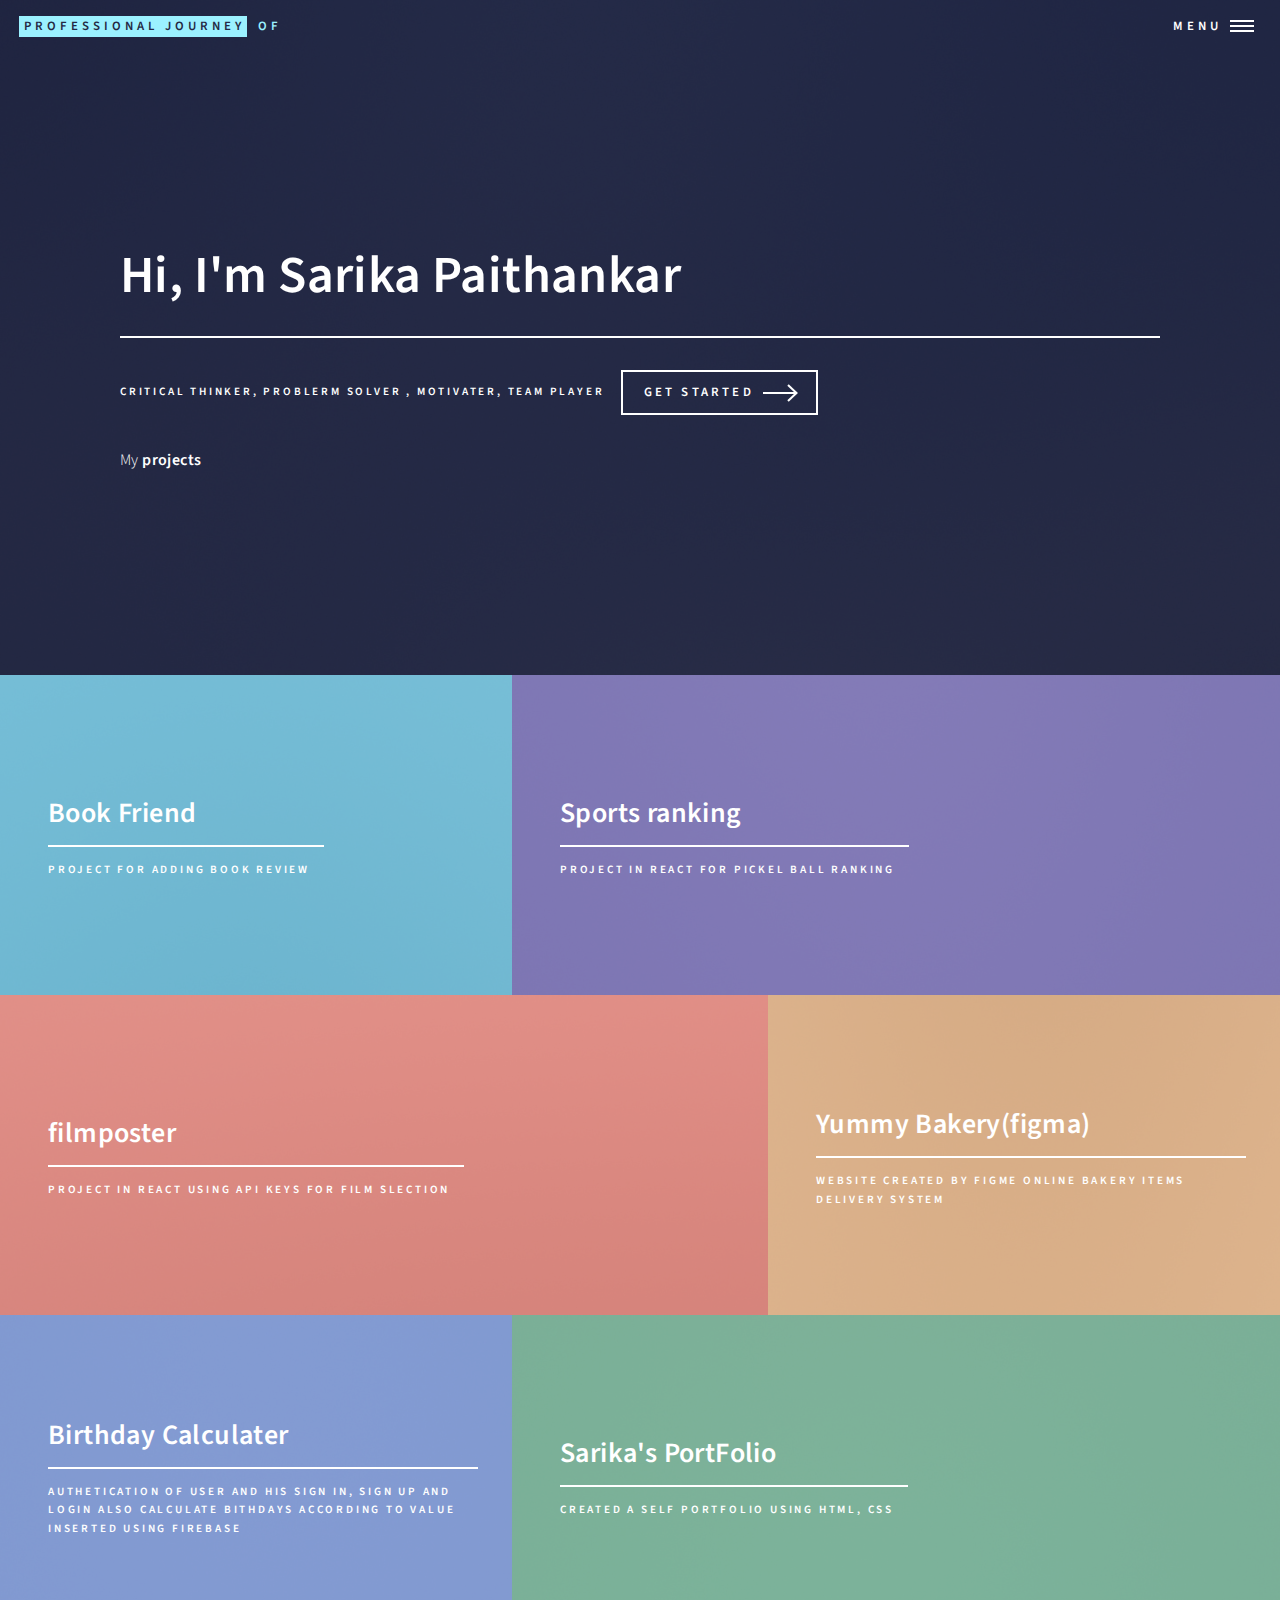
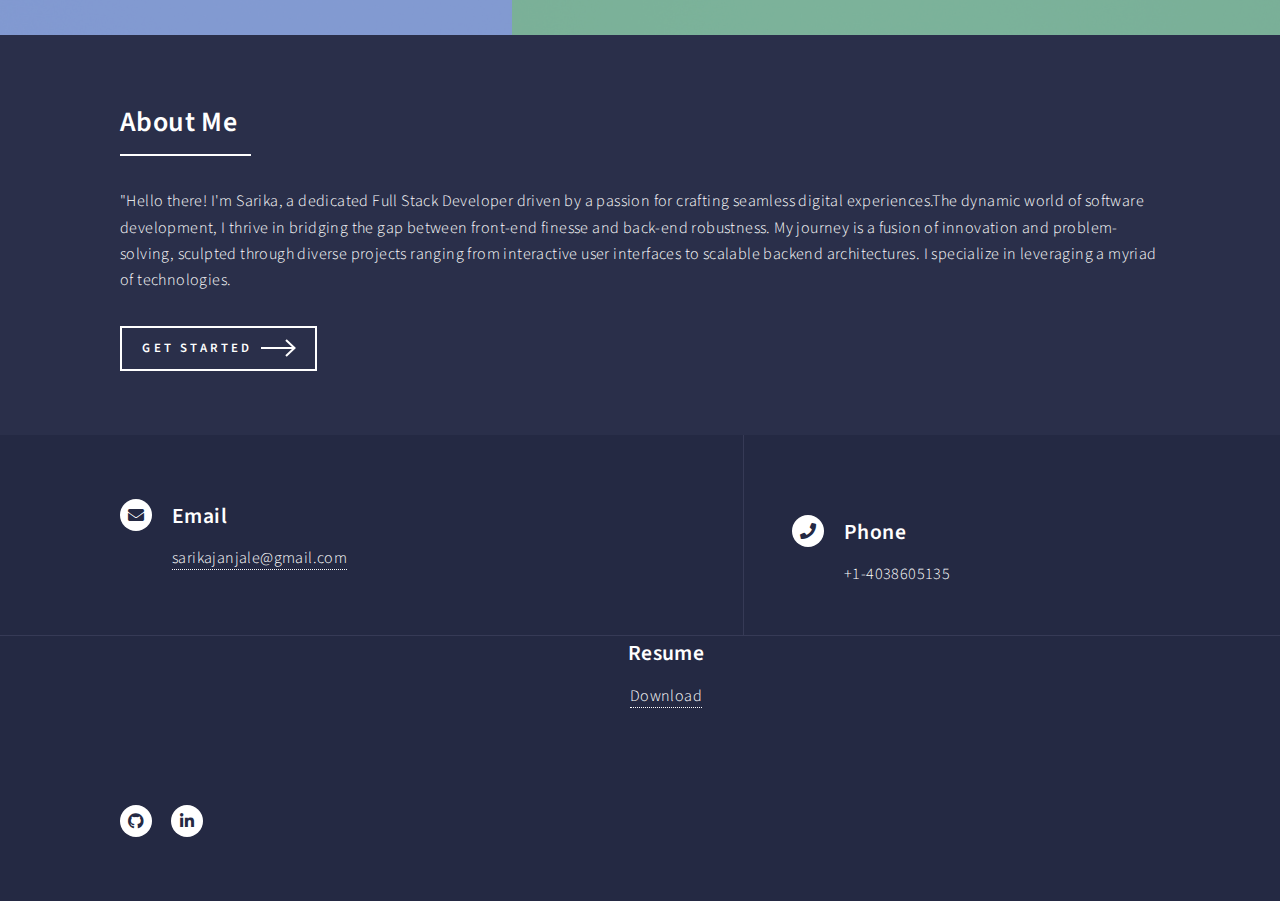
==== index.html @ d8d47f20 "first commit!" ====
<!DOCTYPE HTML>

<html>
	<head>
		<title>Sarika Portfolio</title>
		<meta charset="utf-8" />
		<meta name="viewport" content="width=device-width, initial-scale=1, user-scalable=no" />
		<link rel="stylesheet" href="assets/css/main.css" />
		<noscript><link rel="stylesheet" href="assets/css/noscript.css" /></noscript>
	</head>
	<body class="is-preload">

		<!-- Wrapper -->
			<div id="wrapper">

				<!-- Header -->
					<header id="header" class="alt">
						<a href="index.html" class="logo"><strong>Professional Journey</strong> <span> of</span></a>
						<nav>
							<a href="#menu">Menu</a>
						</nav>
					</header>

				<!-- Menu -->
					<nav id="menu">
						<ul class="links">
							<li><a href="index.html">Home</a></li>
							<li><a href="landing.html">Landing</a></li>
							
						</ul>
						<ul class="actions stacked">
							<li><a href="#" class="button primary fit">Get Started</a></li>
							
						</ul>
					</nav>

				<!-- Banner -->
					<section id="banner" class="major">
						<div class="inner">
							<header class="major">
								<h1>Hi, I'm Sarika Paithankar</h1>
							</header>
							<div class="content">
								<p>Critical Thinker, problerm solver , Motivater, team player </p>
								<ul class="actions">
									<li><a href="#one" class="button next scrolly">Get Started</a></li>
								</ul>
								
							</div>
							<p>My <strong>projects</strong></p>
						</div>
						
					</section>

				<!-- Main -->
					<div id="main">

						<!-- One -->
							<section id="one" class="tiles">
								<article>
									<span class="image">
										<img src="images/pic01.jpg" alt="" />
									</span>
									<header class="major">
										<h3><a href="https://github.com/sarika-pai/book_friend" class="link">Book Friend</a></h3>
										<p>Project for adding book review  </p>
									</header>
								</article>
								<article>
									<span class="image">
										<img src="images/pic02.jpg" alt="" />
									</span>
									<header class="major">
										<h3><a href="https://www.figma.com/proto/v0W6lr5gDvYSLuIr5hL4dM/WIT-Khrystyna-Petrivska?node-id=833-532&starting-point-node-id=833%3A532" class="link">Sports ranking </a></h3>
										<p>Project in React for pickel ball ranking </p>
									</header>
								</article>
								<article>
									<span class="image">
										<img src="images/pic03.jpg" alt="" />
									</span>
									<header class="major">
										<h3><a href="https://github.com/sarika-pai/Filmposter" class="link">filmposter</a></h3>
										<p>Project in React using API keys for film slection </p>
									</header>
								</article>
								<article>
									<span class="image">
										<img src="images/pic04.jpg" alt="" />
									</span>
									<header class="major">
										<h3><a href="https://www.figma.com/proto/6NvTcyzqJjoUz7Eap7vMDm/figma-project-bakery?node-id=12-127&scaling=scale-down" class="link"> Yummy Bakery(figma)</a></h3>
										<p>Website created by Figme online bakery items delivery system  </p>
									</header>
								</article>
								<article>
									<span class="image">
										<img src="images/pic05.jpg" alt="" />
									</span>
									<header class="major">
										<h3><a href="https://github.com/sarika-pai/Auth-Birthday_Quote/tree/master" class="link">Birthday Calculater</a></h3>
										<p>Authetication of user and his sign in, sign up and login also calculate bithdays according to value inserted using firebase</p>
									</header>
								</article>
								<article>
									<span class="image">
										<img src="images/pic06.jpg" alt="" />
									</span>
									<header class="major">
										<h3><a href="https://github.com/sarika-pai/Sarika-Portfolio" class="link"> Sarika's PortFolio</a></h3>
										<p>Created a self Portfolio using Html, CSS</p>
									</header>
								</article>
							</section>

						<!-- Two -->
							<section id="two">
								<div class="inner">
									<header class="major">
										<h2>About Me</h2>
									</header>
									<p>"Hello there! I'm Sarika, a dedicated Full Stack Developer driven by a passion for crafting seamless digital experiences.The dynamic world of software development, I thrive in bridging the gap between front-end finesse and back-end robustness. My journey is a fusion of innovation and problem-solving, sculpted through diverse projects ranging from interactive user interfaces to scalable backend architectures. I specialize in leveraging a myriad of technologies.</p>
									<ul class="actions">
										<li><a href="landing.html" class="button next">Get Started</a></li>
									</ul>
								</div>
							</section>

					</div>

				<!-- Contact -->
					<section id="contact">
						<div class="inner">
							
							<!-- <section class="split"> -->
								<section>
									<div class="contact-method">
										<span class="icon solid alt fa-envelope"></span>
										<h3>Email</h3>
										<a href="#">sarikajanjale@gmail.com</a>
									</div>
								</section>
								<section>
									<div class="contact-method">
										<div class="contact-method-phone">
										<span class="icon solid alt fa-phone"></span>
										<h3>Phone</h3>
										<span>+1-4038605135</span>
										</div>
									</div>
								</section>
								
								
							<!-- </section> -->
						</div>
					</section>
					<section class="contact-method">
						<div class="contact-method-resume" >
							<h3>Resume</h3>
							<a href="#" download>Download</a>
						</div>
					</section>


				<!-- Footer -->
					<footer id="footer">
						<div class="inner">
							<ul class="icons">
								<li><a href="#" class="icon brands alt fa-github"><span class="label">GitHub</span></a></li>
								<li><a href="#" class="icon brands alt fa-linkedin-in"><span class="label">LinkedIn</span></a></li>
							</ul>
							
						</div>
					</footer>

			</div>

		<!-- Scripts -->
			<script src="assets/js/jquery.min.js"></script>
			<script src="assets/js/jquery.scrolly.min.js"></script>
			<script src="assets/js/jquery.scrollex.min.js"></script>
			<script src="assets/js/browser.min.js"></script>
			<script src="assets/js/breakpoints.min.js"></script>
			<script src="assets/js/util.js"></script>
			<script src="assets/js/main.js"></script>

	</body>
</html>
---- assets/css/main.css ----
@import url(fontawesome-all.min.css);
@import url("https://fonts.googleapis.com/css?family=Source+Sans+Pro:300,300italic,600,600italic");

/*
	Forty by HTML5 UP
	html5up.net | @ajlkn
	Free for personal and commercial use under the CCA 3.0 license (html5up.net/license)
*/

html, body, div, span, applet, object,
iframe, h1, h2, h3, h4, h5, h6, p, blockquote,
pre, a, abbr, acronym, address, big, cite,
code, del, dfn, em, img, ins, kbd, q, s, samp,
small, strike, strong, sub, sup, tt, var, b,
u, i, center, dl, dt, dd, ol, ul, li, fieldset,
form, label, legend, table, caption, tbody,
tfoot, thead, tr, th, td, article, aside,
canvas, details, embed, figure, figcaption,
footer, header, hgroup, menu, nav, output, ruby,
section, summary, time, mark, audio, video {
	margin: 0;
	padding: 0;
	border: 0;
	font-size: 100%;
	font: inherit;
	vertical-align: baseline;}

article, aside, details, figcaption, figure,
footer, header, hgroup, menu, nav, section {
	display: block;}

body {
	line-height: 1;
}

ol, ul {
	list-style: none;
}

blockquote, q {
	quotes: none;
}

	blockquote:before, blockquote:after, q:before, q:after {
		content: '';
		content: none;
	}

table {
	border-collapse: collapse;
	border-spacing: 0;
}

body {
	-webkit-text-size-adjust: none;
}

mark {
	background-color: transparent;
	color: inherit;
}

input::-moz-focus-inner {
	border: 0;
	padding: 0;
}

input, select, textarea {
	-moz-appearance: none;
	-webkit-appearance: none;
	-ms-appearance: none;
	appearance: none;
}

/* Basic */

	@-ms-viewport {
		width: device-width;
	}

	body {
		-ms-overflow-style: scrollbar;
	}

	@media screen and (max-width: 480px) {

		html, body {
			min-width: 320px;
		}

	}

	html {
		box-sizing: border-box;
	}

	*, *:before, *:after {
		box-sizing: inherit;
	}

	body {
		background: #242943;
	}

		body.is-preload *, body.is-preload *:before, body.is-preload *:after {
			-moz-animation: none !important;
			-webkit-animation: none !important;
			-ms-animation: none !important;
			animation: none !important;
			-moz-transition: none !important;
			-webkit-transition: none !important;
			-ms-transition: none !important;
			transition: none !important;
		}

/* Type */

	body, input, select, textarea {
		color: #ffffff;
		font-family: "Source Sans Pro", Helvetica, sans-serif;
		font-size: 17pt;
		font-weight: 300;
		letter-spacing: 0.025em;
		line-height: 1.65;
	}

		@media screen and (max-width: 1680px) {

			body, input, select, textarea {
				font-size: 14pt;
			}

		}

		@media screen and (max-width: 1280px) {

			body, input, select, textarea {
				font-size: 12pt;
			}

		}

		@media screen and (max-width: 360px) {

			body, input, select, textarea {
				font-size: 11pt;
			}

		}

	a {
		-moz-transition: color 0.2s ease-in-out, border-bottom-color 0.2s ease-in-out;
		-webkit-transition: color 0.2s ease-in-out, border-bottom-color 0.2s ease-in-out;
		-ms-transition: color 0.2s ease-in-out, border-bottom-color 0.2s ease-in-out;
		transition: color 0.2s ease-in-out, border-bottom-color 0.2s ease-in-out;
		border-bottom: dotted 1px;
		color: inherit;
		text-decoration: none;
	}

		a:hover {
			border-bottom-color: transparent;
			color: #9bf1ff !important;
		}

		a:active {
			color: #53e3fb !important;
		}

	strong, b {
		color: #ffffff;
		font-weight: 600;
	}

	em, i {
		font-style: italic;
	}

	p {
		margin: 0 0 2em 0;
	}

	h1, h2, h3, h4, h5, h6 {
		color: #ffffff;
		font-weight: 600;
		line-height: 1.65;
		margin: 0 0 1em 0;
	}

		h1 a, h2 a, h3 a, h4 a, h5 a, h6 a {
			color: inherit;
			border-bottom: 0;
		}

	h1 {
		font-size: 2.5em;
	}

	h2 {
		font-size: 1.75em;
	}

	h3 {
		font-size: 1.35em;
	}

	h4 {
		font-size: 1.1em;
	}

	h5 {
		font-size: 0.9em;
	}

	h6 {
		font-size: 0.7em;
	}

	@media screen and (max-width: 736px) {

		h1 {
			font-size: 2em;
		}

		h2 {
			font-size: 1.5em;
		}

		h3 {
			font-size: 1.25em;
		}

	}

	sub {
		font-size: 0.8em;
		position: relative;
		top: 0.5em;
	}

	sup {
		font-size: 0.8em;
		position: relative;
		top: -0.5em;
	}

	blockquote {
		border-left: solid 4px rgba(212, 212, 255, 0.1);
		font-style: italic;
		margin: 0 0 2em 0;
		padding: 0.5em 0 0.5em 2em;
	}

	code {
		background: rgba(212, 212, 255, 0.035);
		font-family: "Courier New", monospace;
		font-size: 0.9em;
		margin: 0 0.25em;
		padding: 0.25em 0.65em;
	}

	pre {
		-webkit-overflow-scrolling: touch;
		font-family: "Courier New", monospace;
		font-size: 0.9em;
		margin: 0 0 2em 0;
	}

		pre code {
			display: block;
			line-height: 1.75;
			padding: 1em 1.5em;
			overflow-x: auto;
		}

	hr {
		border: 0;
		border-bottom: solid 1px rgba(212, 212, 255, 0.1);
		margin: 2em 0;
	}

		hr.major {
			margin: 3em 0;
		}

	.align-left {
		text-align: left;
	}

	.align-center {
		text-align: center;
	}

	.align-right {
		text-align: right;
	}

/* Row */

	.row {
		display: flex;
		flex-wrap: wrap;
		box-sizing: border-box;
		align-items: stretch;
	}

		.row > * {
			box-sizing: border-box;
		}

		.row.gtr-uniform > * > :last-child {
			margin-bottom: 0;
		}

		.row.aln-left {
			justify-content: flex-start;
		}

		.row.aln-center {
			justify-content: center;
		}

		.row.aln-right {
			justify-content: flex-end;
		}

		.row.aln-top {
			align-items: flex-start;
		}

		.row.aln-middle {
			align-items: center;
		}

		.row.aln-bottom {
			align-items: flex-end;
		}

		.row > .imp {
			order: -1;
		}

		.row > .col-1 {
			width: 8.33333%;
		}

		.row > .off-1 {
			margin-left: 8.33333%;
		}

		.row > .col-2 {
			width: 16.66667%;
		}

		.row > .off-2 {
			margin-left: 16.66667%;
		}

		.row > .col-3 {
			width: 25%;
		}

		.row > .off-3 {
			margin-left: 25%;
		}

		.row > .col-4 {
			width: 33.33333%;
		}

		.row > .off-4 {
			margin-left: 33.33333%;
		}

		.row > .col-5 {
			width: 41.66667%;
		}

		.row > .off-5 {
			margin-left: 41.66667%;
		}

		.row > .col-6 {
			width: 50%;
		}

		.row > .off-6 {
			margin-left: 50%;
		}

		.row > .col-7 {
			width: 58.33333%;
		}

		.row > .off-7 {
			margin-left: 58.33333%;
		}

		.row > .col-8 {
			width: 66.66667%;
		}

		.row > .off-8 {
			margin-left: 66.66667%;
		}

		.row > .col-9 {
			width: 75%;
		}

		.row > .off-9 {
			margin-left: 75%;
		}

		.row > .col-10 {
			width: 83.33333%;
		}

		.row > .off-10 {
			margin-left: 83.33333%;
		}

		.row > .col-11 {
			width: 91.66667%;
		}

		.row > .off-11 {
			margin-left: 91.66667%;
		}

		.row > .col-12 {
			width: 100%;
		}

		.row > .off-12 {
			margin-left: 100%;
		}

		.row.gtr-0 {
			margin-top: 0;
			margin-left: 0em;
		}

			.row.gtr-0 > * {
				padding: 0 0 0 0em;
			}

			.row.gtr-0.gtr-uniform {
				margin-top: 0em;
			}

				.row.gtr-0.gtr-uniform > * {
					padding-top: 0em;
				}

		.row.gtr-25 {
			margin-top: 0;
			margin-left: -0.5em;
		}

			.row.gtr-25 > * {
				padding: 0 0 0 0.5em;
			}

			.row.gtr-25.gtr-uniform {
				margin-top: -0.5em;
			}

				.row.gtr-25.gtr-uniform > * {
					padding-top: 0.5em;
				}

		.row.gtr-50 {
			margin-top: 0;
			margin-left: -1em;
		}

			.row.gtr-50 > * {
				padding: 0 0 0 1em;
			}

			.row.gtr-50.gtr-uniform {
				margin-top: -1em;
			}

				.row.gtr-50.gtr-uniform > * {
					padding-top: 1em;
				}

		.row {
			margin-top: 0;
			margin-left: -2em;
		}

			.row > * {
				padding: 0 0 0 2em;
			}

			.row.gtr-uniform {
				margin-top: -2em;
			}

				.row.gtr-uniform > * {
					padding-top: 2em;
				}

		.row.gtr-150 {
			margin-top: 0;
			margin-left: -3em;
		}

			.row.gtr-150 > * {
				padding: 0 0 0 3em;
			}

			.row.gtr-150.gtr-uniform {
				margin-top: -3em;
			}

				.row.gtr-150.gtr-uniform > * {
					padding-top: 3em;
				}

		.row.gtr-200 {
			margin-top: 0;
			margin-left: -4em;
		}

			.row.gtr-200 > * {
				padding: 0 0 0 4em;
			}

			.row.gtr-200.gtr-uniform {
				margin-top: -4em;
			}

				.row.gtr-200.gtr-uniform > * {
					padding-top: 4em;
				}

		@media screen and (max-width: 1680px) {

			.row {
				display: flex;
				flex-wrap: wrap;
				box-sizing: border-box;
				align-items: stretch;
			}

				.row > * {
					box-sizing: border-box;
				}

				.row.gtr-uniform > * > :last-child {
					margin-bottom: 0;
				}

				.row.aln-left {
					justify-content: flex-start;
				}

				.row.aln-center {
					justify-content: center;
				}

				.row.aln-right {
					justify-content: flex-end;
				}

				.row.aln-top {
					align-items: flex-start;
				}

				.row.aln-middle {
					align-items: center;
				}

				.row.aln-bottom {
					align-items: flex-end;
				}

				.row > .imp-xlarge {
					order: -1;
				}

				.row > .col-1-xlarge {
					width: 8.33333%;
				}

				.row > .off-1-xlarge {
					margin-left: 8.33333%;
				}

				.row > .col-2-xlarge {
					width: 16.66667%;
				}

				.row > .off-2-xlarge {
					margin-left: 16.66667%;
				}

				.row > .col-3-xlarge {
					width: 25%;
				}

				.row > .off-3-xlarge {
					margin-left: 25%;
				}

				.row > .col-4-xlarge {
					width: 33.33333%;
				}

				.row > .off-4-xlarge {
					margin-left: 33.33333%;
				}

				.row > .col-5-xlarge {
					width: 41.66667%;
				}

				.row > .off-5-xlarge {
					margin-left: 41.66667%;
				}

				.row > .col-6-xlarge {
					width: 50%;
				}

				.row > .off-6-xlarge {
					margin-left: 50%;
				}

				.row > .col-7-xlarge {
					width: 58.33333%;
				}

				.row > .off-7-xlarge {
					margin-left: 58.33333%;
				}

				.row > .col-8-xlarge {
					width: 66.66667%;
				}

				.row > .off-8-xlarge {
					margin-left: 66.66667%;
				}

				.row > .col-9-xlarge {
					width: 75%;
				}

				.row > .off-9-xlarge {
					margin-left: 75%;
				}

				.row > .col-10-xlarge {
					width: 83.33333%;
				}

				.row > .off-10-xlarge {
					margin-left: 83.33333%;
				}

				.row > .col-11-xlarge {
					width: 91.66667%;
				}

				.row > .off-11-xlarge {
					margin-left: 91.66667%;
				}

				.row > .col-12-xlarge {
					width: 100%;
				}

				.row > .off-12-xlarge {
					margin-left: 100%;
				}

				.row.gtr-0 {
					margin-top: 0;
					margin-left: 0em;
				}

					.row.gtr-0 > * {
						padding: 0 0 0 0em;
					}

					.row.gtr-0.gtr-uniform {
						margin-top: 0em;
					}

						.row.gtr-0.gtr-uniform > * {
							padding-top: 0em;
						}

				.row.gtr-25 {
					margin-top: 0;
					margin-left: -0.5em;
				}

					.row.gtr-25 > * {
						padding: 0 0 0 0.5em;
					}

					.row.gtr-25.gtr-uniform {
						margin-top: -0.5em;
					}

						.row.gtr-25.gtr-uniform > * {
							padding-top: 0.5em;
						}

				.row.gtr-50 {
					margin-top: 0;
					margin-left: -1em;
				}

					.row.gtr-50 > * {
						padding: 0 0 0 1em;
					}

					.row.gtr-50.gtr-uniform {
						margin-top: -1em;
					}

						.row.gtr-50.gtr-uniform > * {
							padding-top: 1em;
						}

				.row {
					margin-top: 0;
					margin-left: -2em;
				}

					.row > * {
						padding: 0 0 0 2em;
					}

					.row.gtr-uniform {
						margin-top: -2em;
					}

						.row.gtr-uniform > * {
							padding-top: 2em;
						}

				.row.gtr-150 {
					margin-top: 0;
					margin-left: -3em;
				}

					.row.gtr-150 > * {
						padding: 0 0 0 3em;
					}

					.row.gtr-150.gtr-uniform {
						margin-top: -3em;
					}

						.row.gtr-150.gtr-uniform > * {
							padding-top: 3em;
						}

				.row.gtr-200 {
					margin-top: 0;
					margin-left: -4em;
				}

					.row.gtr-200 > * {
						padding: 0 0 0 4em;
					}

					.row.gtr-200.gtr-uniform {
						margin-top: -4em;
					}

						.row.gtr-200.gtr-uniform > * {
							padding-top: 4em;
						}

		}

		@media screen and (max-width: 1280px) {

			.row {
				display: flex;
				flex-wrap: wrap;
				box-sizing: border-box;
				align-items: stretch;
			}

				.row > * {
					box-sizing: border-box;
				}

				.row.gtr-uniform > * > :last-child {
					margin-bottom: 0;
				}

				.row.aln-left {
					justify-content: flex-start;
				}

				.row.aln-center {
					justify-content: center;
				}

				.row.aln-right {
					justify-content: flex-end;
				}

				.row.aln-top {
					align-items: flex-start;
				}

				.row.aln-middle {
					align-items: center;
				}

				.row.aln-bottom {
					align-items: flex-end;
				}

				.row > .imp-large {
					order: -1;
				}

				.row > .col-1-large {
					width: 8.33333%;
				}

				.row > .off-1-large {
					margin-left: 8.33333%;
				}

				.row > .col-2-large {
					width: 16.66667%;
				}

				.row > .off-2-large {
					margin-left: 16.66667%;
				}

				.row > .col-3-large {
					width: 25%;
				}

				.row > .off-3-large {
					margin-left: 25%;
				}

				.row > .col-4-large {
					width: 33.33333%;
				}

				.row > .off-4-large {
					margin-left: 33.33333%;
				}

				.row > .col-5-large {
					width: 41.66667%;
				}

				.row > .off-5-large {
					margin-left: 41.66667%;
				}

				.row > .col-6-large {
					width: 50%;
				}

				.row > .off-6-large {
					margin-left: 50%;
				}

				.row > .col-7-large {
					width: 58.33333%;
				}

				.row > .off-7-large {
					margin-left: 58.33333%;
				}

				.row > .col-8-large {
					width: 66.66667%;
				}

				.row > .off-8-large {
					margin-left: 66.66667%;
				}

				.row > .col-9-large {
					width: 75%;
				}

				.row > .off-9-large {
					margin-left: 75%;
				}

				.row > .col-10-large {
					width: 83.33333%;
				}

				.row > .off-10-large {
					margin-left: 83.33333%;
				}

				.row > .col-11-large {
					width: 91.66667%;
				}

				.row > .off-11-large {
					margin-left: 91.66667%;
				}

				.row > .col-12-large {
					width: 100%;
				}

				.row > .off-12-large {
					margin-left: 100%;
				}

				.row.gtr-0 {
					margin-top: 0;
					margin-left: 0em;
				}

					.row.gtr-0 > * {
						padding: 0 0 0 0em;
					}

					.row.gtr-0.gtr-uniform {
						margin-top: 0em;
					}

						.row.gtr-0.gtr-uniform > * {
							padding-top: 0em;
						}

				.row.gtr-25 {
					margin-top: 0;
					margin-left: -0.375em;
				}

					.row.gtr-25 > * {
						padding: 0 0 0 0.375em;
					}

					.row.gtr-25.gtr-uniform {
						margin-top: -0.375em;
					}

						.row.gtr-25.gtr-uniform > * {
							padding-top: 0.375em;
						}

				.row.gtr-50 {
					margin-top: 0;
					margin-left: -0.75em;
				}

					.row.gtr-50 > * {
						padding: 0 0 0 0.75em;
					}

					.row.gtr-50.gtr-uniform {
						margin-top: -0.75em;
					}

						.row.gtr-50.gtr-uniform > * {
							padding-top: 0.75em;
						}

				.row {
					margin-top: 0;
					margin-left: -1.5em;
				}

					.row > * {
						padding: 0 0 0 1.5em;
					}

					.row.gtr-uniform {
						margin-top: -1.5em;
					}

						.row.gtr-uniform > * {
							padding-top: 1.5em;
						}

				.row.gtr-150 {
					margin-top: 0;
					margin-left: -2.25em;
				}

					.row.gtr-150 > * {
						padding: 0 0 0 2.25em;
					}

					.row.gtr-150.gtr-uniform {
						margin-top: -2.25em;
					}

						.row.gtr-150.gtr-uniform > * {
							padding-top: 2.25em;
						}

				.row.gtr-200 {
					margin-top: 0;
					margin-left: -3em;
				}

					.row.gtr-200 > * {
						padding: 0 0 0 3em;
					}

					.row.gtr-200.gtr-uniform {
						margin-top: -3em;
					}

						.row.gtr-200.gtr-uniform > * {
							padding-top: 3em;
						}

		}

		@media screen and (max-width: 980px) {

			.row {
				display: flex;
				flex-wrap: wrap;
				box-sizing: border-box;
				align-items: stretch;
			}

				.row > * {
					box-sizing: border-box;
				}

				.row.gtr-uniform > * > :last-child {
					margin-bottom: 0;
				}

				.row.aln-left {
					justify-content: flex-start;
				}

				.row.aln-center {
					justify-content: center;
				}

				.row.aln-right {
					justify-content: flex-end;
				}

				.row.aln-top {
					align-items: flex-start;
				}

				.row.aln-middle {
					align-items: center;
				}

				.row.aln-bottom {
					align-items: flex-end;
				}

				.row > .imp-medium {
					order: -1;
				}

				.row > .col-1-medium {
					width: 8.33333%;
				}

				.row > .off-1-medium {
					margin-left: 8.33333%;
				}

				.row > .col-2-medium {
					width: 16.66667%;
				}

				.row > .off-2-medium {
					margin-left: 16.66667%;
				}

				.row > .col-3-medium {
					width: 25%;
				}

				.row > .off-3-medium {
					margin-left: 25%;
				}

				.row > .col-4-medium {
					width: 33.33333%;
				}

				.row > .off-4-medium {
					margin-left: 33.33333%;
				}

				.row > .col-5-medium {
					width: 41.66667%;
				}

				.row > .off-5-medium {
					margin-left: 41.66667%;
				}

				.row > .col-6-medium {
					width: 50%;
				}

				.row > .off-6-medium {
					margin-left: 50%;
				}

				.row > .col-7-medium {
					width: 58.33333%;
				}

				.row > .off-7-medium {
					margin-left: 58.33333%;
				}

				.row > .col-8-medium {
					width: 66.66667%;
				}

				.row > .off-8-medium {
					margin-left: 66.66667%;
				}

				.row > .col-9-medium {
					width: 75%;
				}

				.row > .off-9-medium {
					margin-left: 75%;
				}

				.row > .col-10-medium {
					width: 83.33333%;
				}

				.row > .off-10-medium {
					margin-left: 83.33333%;
				}

				.row > .col-11-medium {
					width: 91.66667%;
				}

				.row > .off-11-medium {
					margin-left: 91.66667%;
				}

				.row > .col-12-medium {
					width: 100%;
				}

				.row > .off-12-medium {
					margin-left: 100%;
				}

				.row.gtr-0 {
					margin-top: 0;
					margin-left: 0em;
				}

					.row.gtr-0 > * {
						padding: 0 0 0 0em;
					}

					.row.gtr-0.gtr-uniform {
						margin-top: 0em;
					}

						.row.gtr-0.gtr-uniform > * {
							padding-top: 0em;
						}

				.row.gtr-25 {
					margin-top: 0;
					margin-left: -0.375em;
				}

					.row.gtr-25 > * {
						padding: 0 0 0 0.375em;
					}

					.row.gtr-25.gtr-uniform {
						margin-top: -0.375em;
					}

						.row.gtr-25.gtr-uniform > * {
							padding-top: 0.375em;
						}

				.row.gtr-50 {
					margin-top: 0;
					margin-left: -0.75em;
				}

					.row.gtr-50 > * {
						padding: 0 0 0 0.75em;
					}

					.row.gtr-50.gtr-uniform {
						margin-top: -0.75em;
					}

						.row.gtr-50.gtr-uniform > * {
							padding-top: 0.75em;
						}

				.row {
					margin-top: 0;
					margin-left: -1.5em;
				}

					.row > * {
						padding: 0 0 0 1.5em;
					}

					.row.gtr-uniform {
						margin-top: -1.5em;
					}

						.row.gtr-uniform > * {
							padding-top: 1.5em;
						}

				.row.gtr-150 {
					margin-top: 0;
					margin-left: -2.25em;
				}

					.row.gtr-150 > * {
						padding: 0 0 0 2.25em;
					}

					.row.gtr-150.gtr-uniform {
						margin-top: -2.25em;
					}

						.row.gtr-150.gtr-uniform > * {
							padding-top: 2.25em;
						}

				.row.gtr-200 {
					margin-top: 0;
					margin-left: -3em;
				}

					.row.gtr-200 > * {
						padding: 0 0 0 3em;
					}

					.row.gtr-200.gtr-uniform {
						margin-top: -3em;
					}

						.row.gtr-200.gtr-uniform > * {
							padding-top: 3em;
						}

		}

		@media screen and (max-width: 736px) {

			.row {
				display: flex;
				flex-wrap: wrap;
				box-sizing: border-box;
				align-items: stretch;
			}

				.row > * {
					box-sizing: border-box;
				}

				.row.gtr-uniform > * > :last-child {
					margin-bottom: 0;
				}

				.row.aln-left {
					justify-content: flex-start;
				}

				.row.aln-center {
					justify-content: center;
				}

				.row.aln-right {
					justify-content: flex-end;
				}

				.row.aln-top {
					align-items: flex-start;
				}

				.row.aln-middle {
					align-items: center;
				}

				.row.aln-bottom {
					align-items: flex-end;
				}

				.row > .imp-small {
					order: -1;
				}

				.row > .col-1-small {
					width: 8.33333%;
				}

				.row > .off-1-small {
					margin-left: 8.33333%;
				}

				.row > .col-2-small {
					width: 16.66667%;
				}

				.row > .off-2-small {
					margin-left: 16.66667%;
				}

				.row > .col-3-small {
					width: 25%;
				}

				.row > .off-3-small {
					margin-left: 25%;
				}

				.row > .col-4-small {
					width: 33.33333%;
				}

				.row > .off-4-small {
					margin-left: 33.33333%;
				}

				.row > .col-5-small {
					width: 41.66667%;
				}

				.row > .off-5-small {
					margin-left: 41.66667%;
				}

				.row > .col-6-small {
					width: 50%;
				}

				.row > .off-6-small {
					margin-left: 50%;
				}

				.row > .col-7-small {
					width: 58.33333%;
				}

				.row > .off-7-small {
					margin-left: 58.33333%;
				}

				.row > .col-8-small {
					width: 66.66667%;
				}

				.row > .off-8-small {
					margin-left: 66.66667%;
				}

				.row > .col-9-small {
					width: 75%;
				}

				.row > .off-9-small {
					margin-left: 75%;
				}

				.row > .col-10-small {
					width: 83.33333%;
				}

				.row > .off-10-small {
					margin-left: 83.33333%;
				}

				.row > .col-11-small {
					width: 91.66667%;
				}

				.row > .off-11-small {
					margin-left: 91.66667%;
				}

				.row > .col-12-small {
					width: 100%;
				}

				.row > .off-12-small {
					margin-left: 100%;
				}

				.row.gtr-0 {
					margin-top: 0;
					margin-left: 0em;
				}

					.row.gtr-0 > * {
						padding: 0 0 0 0em;
					}

					.row.gtr-0.gtr-uniform {
						margin-top: 0em;
					}

						.row.gtr-0.gtr-uniform > * {
							padding-top: 0em;
						}

				.row.gtr-25 {
					margin-top: 0;
					margin-left: -0.3125em;
				}

					.row.gtr-25 > * {
						padding: 0 0 0 0.3125em;
					}

					.row.gtr-25.gtr-uniform {
						margin-top: -0.3125em;
					}

						.row.gtr-25.gtr-uniform > * {
							padding-top: 0.3125em;
						}

				.row.gtr-50 {
					margin-top: 0;
					margin-left: -0.625em;
				}

					.row.gtr-50 > * {
						padding: 0 0 0 0.625em;
					}

					.row.gtr-50.gtr-uniform {
						margin-top: -0.625em;
					}

						.row.gtr-50.gtr-uniform > * {
							padding-top: 0.625em;
						}

				.row {
					margin-top: 0;
					margin-left: -1.25em;
				}

					.row > * {
						padding: 0 0 0 1.25em;
					}

					.row.gtr-uniform {
						margin-top: -1.25em;
					}

						.row.gtr-uniform > * {
							padding-top: 1.25em;
						}

				.row.gtr-150 {
					margin-top: 0;
					margin-left: -1.875em;
				}

					.row.gtr-150 > * {
						padding: 0 0 0 1.875em;
					}

					.row.gtr-150.gtr-uniform {
						margin-top: -1.875em;
					}

						.row.gtr-150.gtr-uniform > * {
							padding-top: 1.875em;
						}

				.row.gtr-200 {
					margin-top: 0;
					margin-left: -2.5em;
				}

					.row.gtr-200 > * {
						padding: 0 0 0 2.5em;
					}

					.row.gtr-200.gtr-uniform {
						margin-top: -2.5em;
					}

						.row.gtr-200.gtr-uniform > * {
							padding-top: 2.5em;
						}

		}

		@media screen and (max-width: 480px) {

			.row {
				display: flex;
				flex-wrap: wrap;
				box-sizing: border-box;
				align-items: stretch;
			}

				.row > * {
					box-sizing: border-box;
				}

				.row.gtr-uniform > * > :last-child {
					margin-bottom: 0;
				}

				.row.aln-left {
					justify-content: flex-start;
				}

				.row.aln-center {
					justify-content: center;
				}

				.row.aln-right {
					justify-content: flex-end;
				}

				.row.aln-top {
					align-items: flex-start;
				}

				.row.aln-middle {
					align-items: center;
				}

				.row.aln-bottom {
					align-items: flex-end;
				}

				.row > .imp-xsmall {
					order: -1;
				}

				.row > .col-1-xsmall {
					width: 8.33333%;
				}

				.row > .off-1-xsmall {
					margin-left: 8.33333%;
				}

				.row > .col-2-xsmall {
					width: 16.66667%;
				}

				.row > .off-2-xsmall {
					margin-left: 16.66667%;
				}

				.row > .col-3-xsmall {
					width: 25%;
				}

				.row > .off-3-xsmall {
					margin-left: 25%;
				}

				.row > .col-4-xsmall {
					width: 33.33333%;
				}

				.row > .off-4-xsmall {
					margin-left: 33.33333%;
				}

				.row > .col-5-xsmall {
					width: 41.66667%;
				}

				.row > .off-5-xsmall {
					margin-left: 41.66667%;
				}

				.row > .col-6-xsmall {
					width: 50%;
				}

				.row > .off-6-xsmall {
					margin-left: 50%;
				}

				.row > .col-7-xsmall {
					width: 58.33333%;
				}

				.row > .off-7-xsmall {
					margin-left: 58.33333%;
				}

				.row > .col-8-xsmall {
					width: 66.66667%;
				}

				.row > .off-8-xsmall {
					margin-left: 66.66667%;
				}

				.row > .col-9-xsmall {
					width: 75%;
				}

				.row > .off-9-xsmall {
					margin-left: 75%;
				}

				.row > .col-10-xsmall {
					width: 83.33333%;
				}

				.row > .off-10-xsmall {
					margin-left: 83.33333%;
				}

				.row > .col-11-xsmall {
					width: 91.66667%;
				}

				.row > .off-11-xsmall {
					margin-left: 91.66667%;
				}

				.row > .col-12-xsmall {
					width: 100%;
				}

				.row > .off-12-xsmall {
					margin-left: 100%;
				}

				.row.gtr-0 {
					margin-top: 0;
					margin-left: 0em;
				}

					.row.gtr-0 > * {
						padding: 0 0 0 0em;
					}

					.row.gtr-0.gtr-uniform {
						margin-top: 0em;
					}

						.row.gtr-0.gtr-uniform > * {
							padding-top: 0em;
						}

				.row.gtr-25 {
					margin-top: 0;
					margin-left: -0.3125em;
				}

					.row.gtr-25 > * {
						padding: 0 0 0 0.3125em;
					}

					.row.gtr-25.gtr-uniform {
						margin-top: -0.3125em;
					}

						.row.gtr-25.gtr-uniform > * {
							padding-top: 0.3125em;
						}

				.row.gtr-50 {
					margin-top: 0;
					margin-left: -0.625em;
				}

					.row.gtr-50 > * {
						padding: 0 0 0 0.625em;
					}

					.row.gtr-50.gtr-uniform {
						margin-top: -0.625em;
					}

						.row.gtr-50.gtr-uniform > * {
							padding-top: 0.625em;
						}

				.row {
					margin-top: 0;
					margin-left: -1.25em;
				}

					.row > * {
						padding: 0 0 0 1.25em;
					}

					.row.gtr-uniform {
						margin-top: -1.25em;
					}

						.row.gtr-uniform > * {
							padding-top: 1.25em;
						}

				.row.gtr-150 {
					margin-top: 0;
					margin-left: -1.875em;
				}

					.row.gtr-150 > * {
						padding: 0 0 0 1.875em;
					}

					.row.gtr-150.gtr-uniform {
						margin-top: -1.875em;
					}

						.row.gtr-150.gtr-uniform > * {
							padding-top: 1.875em;
						}

				.row.gtr-200 {
					margin-top: 0;
					margin-left: -2.5em;
				}

					.row.gtr-200 > * {
						padding: 0 0 0 2.5em;
					}

					.row.gtr-200.gtr-uniform {
						margin-top: -2.5em;
					}

						.row.gtr-200.gtr-uniform > * {
							padding-top: 2.5em;
						}

		}

/* Section/Article */

	section.special, article.special {
		text-align: center;
	}

	header.major {
		width: -moz-max-content;
		width: -webkit-max-content;
		width: -ms-max-content;
		width: max-content;
		margin-bottom: 2em;
	}

		header.major > :first-child {
			margin-bottom: 0;
			width: calc(100% + 0.5em);
		}

			header.major > :first-child:after {
				content: '';
				background-color: #ffffff;
				display: block;
				height: 2px;
				margin: 0.325em 0 0.5em 0;
				width: 100%;
			}

		header.major > p {
			font-size: 0.7em;
			font-weight: 600;
			letter-spacing: 0.25em;
			margin-bottom: 0;
			text-transform: uppercase;
		}

		body.is-ie header.major > :first-child:after {
			max-width: 9em;
		}

		body.is-ie header.major > h1:after {
			max-width: 100% !important;
		}

	@media screen and (max-width: 736px) {

		header.major > p br {
			display: none;
		}

	}

/* Form */

	form {
		margin: 0 0 2em 0;
	}

		form > :last-child {
			margin-bottom: 0;
		}

		form > .fields {
			display: -moz-flex;
			display: -webkit-flex;
			display: -ms-flex;
			display: flex;
			-moz-flex-wrap: wrap;
			-webkit-flex-wrap: wrap;
			-ms-flex-wrap: wrap;
			flex-wrap: wrap;
			width: calc(100% + 3em);
			margin: -1.5em 0 2em -1.5em;
		}

			form > .fields > .field {
				-moz-flex-grow: 0;
				-webkit-flex-grow: 0;
				-ms-flex-grow: 0;
				flex-grow: 0;
				-moz-flex-shrink: 0;
				-webkit-flex-shrink: 0;
				-ms-flex-shrink: 0;
				flex-shrink: 0;
				padding: 1.5em 0 0 1.5em;
				width: calc(100% - 1.5em);
			}

				form > .fields > .field.half {
					width: calc(50% - 0.75em);
				}

				form > .fields > .field.third {
					width: calc(100%/3 - 0.5em);
				}

				form > .fields > .field.quarter {
					width: calc(25% - 0.375em);
				}

		@media screen and (max-width: 480px) {

			form > .fields {
				width: calc(100% + 3em);
				margin: -1.5em 0 2em -1.5em;
			}

				form > .fields > .field {
					padding: 1.5em 0 0 1.5em;
					width: calc(100% - 1.5em);
				}

					form > .fields > .field.half {
						width: calc(100% - 1.5em);
					}

					form > .fields > .field.third {
						width: calc(100% - 1.5em);
					}

					form > .fields > .field.quarter {
						width: calc(100% - 1.5em);
					}

		}

	label {
		color: #ffffff;
		display: block;
		font-size: 0.8em;
		font-weight: 600;
		letter-spacing: 0.25em;
		margin: 0 0 1em 0;
		text-transform: uppercase;
	}

	input[type="text"],
	input[type="password"],
	input[type="email"],
	input[type="tel"],
	input[type="search"],
	input[type="url"],
	select,
	textarea {
		-moz-appearance: none;
		-webkit-appearance: none;
		-ms-appearance: none;
		appearance: none;
		background: rgba(212, 212, 255, 0.035);
		border: none;
		border-radius: 0;
		color: inherit;
		display: block;
		outline: 0;
		padding: 0 1em;
		text-decoration: none;
		width: 100%;
	}

		input[type="text"]:invalid,
		input[type="password"]:invalid,
		input[type="email"]:invalid,
		input[type="tel"]:invalid,
		input[type="search"]:invalid,
		input[type="url"]:invalid,
		select:invalid,
		textarea:invalid {
			box-shadow: none;
		}

		input[type="text"]:focus,
		input[type="password"]:focus,
		input[type="email"]:focus,
		input[type="tel"]:focus,
		input[type="search"]:focus,
		input[type="url"]:focus,
		select:focus,
		textarea:focus {
			border-color: #9bf1ff;
			box-shadow: 0 0 0 2px #9bf1ff;
		}

	select {
		background-image: url("data:image/svg+xml;charset=utf8,%3Csvg xmlns='http://www.w3.org/2000/svg' width='40' height='40' preserveAspectRatio='none' viewBox='0 0 40 40'%3E%3Cpath d='M9.4,12.3l10.4,10.4l10.4-10.4c0.2-0.2,0.5-0.4,0.9-0.4c0.3,0,0.6,0.1,0.9,0.4l3.3,3.3c0.2,0.2,0.4,0.5,0.4,0.9 c0,0.4-0.1,0.6-0.4,0.9L20.7,31.9c-0.2,0.2-0.5,0.4-0.9,0.4c-0.3,0-0.6-0.1-0.9-0.4L4.3,17.3c-0.2-0.2-0.4-0.5-0.4-0.9 c0-0.4,0.1-0.6,0.4-0.9l3.3-3.3c0.2-0.2,0.5-0.4,0.9-0.4S9.1,12.1,9.4,12.3z' fill='rgba(212, 212, 255, 0.1)' /%3E%3C/svg%3E");
		background-size: 1.25rem;
		background-repeat: no-repeat;
		background-position: calc(100% - 1rem) center;
		height: 2.75em;
		padding-right: 2.75em;
		text-overflow: ellipsis;
	}

		select option {
			color: #ffffff;
			background: #242943;
		}

		select:focus::-ms-value {
			background-color: transparent;
		}

		select::-ms-expand {
			display: none;
		}

	input[type="text"],
	input[type="password"],
	input[type="email"],
	input[type="tel"],
	input[type="search"],
	input[type="url"],
	select {
		height: 2.75em;
	}

	textarea {
		padding: 0.75em 1em;
	}

	input[type="checkbox"],
	input[type="radio"] {
		-moz-appearance: none;
		-webkit-appearance: none;
		-ms-appearance: none;
		appearance: none;
		display: block;
		float: left;
		margin-right: -2em;
		opacity: 0;
		width: 1em;
		z-index: -1;
	}

		input[type="checkbox"] + label,
		input[type="radio"] + label {
			text-decoration: none;
			color: #ffffff;
			cursor: pointer;
			display: inline-block;
			font-weight: 300;
			padding-left: 2.65em;
			padding-right: 0.75em;
			position: relative;
		}

			input[type="checkbox"] + label:before,
			input[type="radio"] + label:before {
				-moz-osx-font-smoothing: grayscale;
				-webkit-font-smoothing: antialiased;
				display: inline-block;
				font-style: normal;
				font-variant: normal;
				text-rendering: auto;
				line-height: 1;
				text-transform: none !important;
				font-family: 'Font Awesome 5 Free';
				font-weight: 900;
			}

			input[type="checkbox"] + label:before,
			input[type="radio"] + label:before {
				background: rgba(212, 212, 255, 0.035);
				content: '';
				display: inline-block;
				font-size: 0.8em;
				height: 2.0625em;
				left: 0;
				letter-spacing: 0;
				line-height: 2.0625em;
				position: absolute;
				text-align: center;
				top: 0;
				width: 2.0625em;
			}

		input[type="checkbox"]:checked + label:before,
		input[type="radio"]:checked + label:before {
			background: #ffffff;
			border-color: #9bf1ff;
			content: '\f00c';
			color: #242943;
		}

		input[type="checkbox"]:focus + label:before,
		input[type="radio"]:focus + label:before {
			box-shadow: 0 0 0 2px #9bf1ff;
		}

	input[type="radio"] + label:before {
		border-radius: 100%;
	}

	::-webkit-input-placeholder {
		color: rgba(244, 244, 255, 0.2) !important;
		opacity: 1.0;
	}

	:-moz-placeholder {
		color: rgba(244, 244, 255, 0.2) !important;
		opacity: 1.0;
	}

	::-moz-placeholder {
		color: rgba(244, 244, 255, 0.2) !important;
		opacity: 1.0;
	}

	:-ms-input-placeholder {
		color: rgba(244, 244, 255, 0.2) !important;
		opacity: 1.0;
	}

/* Box */

	.box {
		border: solid 1px rgba(212, 212, 255, 0.1);
		margin-bottom: 2em;
		padding: 1.5em;
	}

		.box > :last-child,
		.box > :last-child > :last-child,
		.box > :last-child > :last-child > :last-child {
			margin-bottom: 0;
		}

		.box.alt {
			border: 0;
			border-radius: 0;
			padding: 0;
		}

/* Icon */

	.icon {
		text-decoration: none;
		border-bottom: none;
		position: relative;
	}

		.icon:before {
			-moz-osx-font-smoothing: grayscale;
			-webkit-font-smoothing: antialiased;
			display: inline-block;
			font-style: normal;
			font-variant: normal;
			text-rendering: auto;
			line-height: 1;
			text-transform: none !important;
			font-family: 'Font Awesome 5 Free';
			font-weight: 400;
		}

		.icon > .label {
			display: none;
		}

		.icon:before {
			line-height: inherit;
		}

		.icon.solid:before {
			font-weight: 900;
		}

		.icon.brands:before {
			font-family: 'Font Awesome 5 Brands';
		}

		.icon.alt:before {
			background-color: #ffffff;
			border-radius: 100%;
			color: #242943;
			display: inline-block;
			height: 2em;
			line-height: 2em;
			text-align: center;
			width: 2em;
		}

	a.icon.alt:before {
		-moz-transition: background-color 0.2s ease-in-out;
		-webkit-transition: background-color 0.2s ease-in-out;
		-ms-transition: background-color 0.2s ease-in-out;
		transition: background-color 0.2s ease-in-out;
	}

	a.icon.alt:hover:before {
		background-color: #6fc3df;
	}

	a.icon.alt:active:before {
		background-color: #37a6cb;
	}

/* Image */

	.image {
		border: 0;
		display: inline-block;
		position: relative;
	}

		.image img {
			display: block;
		}

		.image.left, .image.right {
			max-width: 30%;
		}

			.image.left img, .image.right img {
				width: 100%;
			}

		.image.left {
			float: left;
			margin: 0 1.5em 1.25em 0;
			top: 0.25em;
		}

		.image.right {
			float: right;
			margin: 0 0 1.25em 1.5em;
			top: 0.25em;
		}

		.image.fit {
			display: block;
			margin: 0 0 2em 0;
			width: 100%;
		}

			.image.fit img {
				width: 100%;
			}

		.image.main {
			display: block;
			margin: 2.5em 0;
			width: 100%;
		}

			.image.main img {
				width: 100%;
			}

			@media screen and (max-width: 736px) {

				.image.main {
					margin: 1.5em 0;
				}

			}

/* List */

	ol {
		list-style: decimal;
		margin: 0 0 2em 0;
		padding-left: 1.25em;
	}

		ol li {
			padding-left: 0.25em;
		}

	ul {
		list-style: disc;
		margin: 0 0 2em 0;
		padding-left: 1em;
	}

		ul li {
			padding-left: 0.5em;
		}

		ul.alt {
			list-style: none;
			padding-left: 0;
		}

			ul.alt li {
				border-top: solid 1px rgba(212, 212, 255, 0.1);
				padding: 0.5em 0;
			}

				ul.alt li:first-child {
					border-top: 0;
					padding-top: 0;
				}

	dl {
		margin: 0 0 2em 0;
	}

		dl dt {
			display: block;
			font-weight: 600;
			margin: 0 0 1em 0;
		}

		dl dd {
			margin-left: 2em;
		}

/* Actions */

	ul.actions {
		display: -moz-flex;
		display: -webkit-flex;
		display: -ms-flex;
		display: flex;
		cursor: default;
		list-style: none;
		margin-left: -1em;
		padding-left: 0;
	}

		ul.actions li {
			padding: 0 0 0 1em;
			vertical-align: middle;
		}

		ul.actions.special {
			-moz-justify-content: center;
			-webkit-justify-content: center;
			-ms-justify-content: center;
			justify-content: center;
			width: 100%;
			margin-left: 0;
		}

			ul.actions.special li:first-child {
				padding-left: 0;
			}

		ul.actions.stacked {
			-moz-flex-direction: column;
			-webkit-flex-direction: column;
			-ms-flex-direction: column;
			flex-direction: column;
			margin-left: 0;
		}

			ul.actions.stacked li {
				padding: 1.3em 0 0 0;
			}

				ul.actions.stacked li:first-child {
					padding-top: 0;
				}

		ul.actions.fit {
			width: calc(100% + 1em);
		}

			ul.actions.fit li {
				-moz-flex-grow: 1;
				-webkit-flex-grow: 1;
				-ms-flex-grow: 1;
				flex-grow: 1;
				-moz-flex-shrink: 1;
				-webkit-flex-shrink: 1;
				-ms-flex-shrink: 1;
				flex-shrink: 1;
				width: 100%;
			}

				ul.actions.fit li > * {
					width: 100%;
				}

			ul.actions.fit.stacked {
				width: 100%;
			}

/* Icons */

	ul.icons {
		cursor: default;
		list-style: none;
		padding-left: 0;
	}

		ul.icons li {
			display: inline-block;
			padding: 0 1em 0 0;
		}

			ul.icons li:last-child {
				padding-right: 0;
			}

		@media screen and (max-width: 736px) {

			ul.icons li {
				padding: 0 0.75em 0 0;
			}

		}

/* Pagination */

	ul.pagination {
		cursor: default;
		list-style: none;
		padding-left: 0;
	}

		ul.pagination li {
			display: inline-block;
			padding-left: 0;
			vertical-align: middle;
		}

			ul.pagination li > .page {
				-moz-transition: background-color 0.2s ease-in-out, color 0.2s ease-in-out;
				-webkit-transition: background-color 0.2s ease-in-out, color 0.2s ease-in-out;
				-ms-transition: background-color 0.2s ease-in-out, color 0.2s ease-in-out;
				transition: background-color 0.2s ease-in-out, color 0.2s ease-in-out;
				border-bottom: 0;
				display: inline-block;
				font-size: 0.8em;
				font-weight: 600;
				height: 1.5em;
				line-height: 1.5em;
				margin: 0 0.125em;
				min-width: 1.5em;
				padding: 0 0.5em;
				text-align: center;
			}

				ul.pagination li > .page.active {
					background-color: #ffffff;
					color: #242943;
				}

					ul.pagination li > .page.active:hover {
						background-color: #9bf1ff;
						color: #242943 !important;
					}

					ul.pagination li > .page.active:active {
						background-color: #53e3fb;
					}

			ul.pagination li:first-child {
				padding-right: 0.75em;
			}

			ul.pagination li:last-child {
				padding-left: 0.75em;
			}

		@media screen and (max-width: 480px) {

			ul.pagination li:nth-child(n+2):nth-last-child(n+2) {
				display: none;
			}

			ul.pagination li:first-child {
				padding-right: 0;
			}

		}

/* Table */

	.table-wrapper {
		-webkit-overflow-scrolling: touch;
		overflow-x: auto;
	}

	table {
		margin: 0 0 2em 0;
		width: 100%;
	}

		table tbody tr {
			border: solid 1px rgba(212, 212, 255, 0.1);
			border-left: 0;
			border-right: 0;
		}

			table tbody tr:nth-child(2n + 1) {
				background-color: rgba(212, 212, 255, 0.035);
			}

		table td {
			padding: 0.75em 0.75em;
		}

		table th {
			color: #ffffff;
			font-size: 0.9em;
			font-weight: 600;
			padding: 0 0.75em 0.75em 0.75em;
			text-align: left;
		}

		table thead {
			border-bottom: solid 2px rgba(212, 212, 255, 0.1);
		}

		table tfoot {
			border-top: solid 2px rgba(212, 212, 255, 0.1);
		}

		table.alt {
			border-collapse: separate;
		}

			table.alt tbody tr td {
				border: solid 1px rgba(212, 212, 255, 0.1);
				border-left-width: 0;
				border-top-width: 0;
			}

				table.alt tbody tr td:first-child {
					border-left-width: 1px;
				}

			table.alt tbody tr:first-child td {
				border-top-width: 1px;
			}

			table.alt thead {
				border-bottom: 0;
			}

			table.alt tfoot {
				border-top: 0;
			}

/* Button */

	input[type="submit"],
	input[type="reset"],
	input[type="button"],
	button,
	.button {
		-moz-appearance: none;
		-webkit-appearance: none;
		-ms-appearance: none;
		appearance: none;
		-moz-transition: background-color 0.2s ease-in-out, box-shadow 0.2s ease-in-out, color 0.2s ease-in-out;
		-webkit-transition: background-color 0.2s ease-in-out, box-shadow 0.2s ease-in-out, color 0.2s ease-in-out;
		-ms-transition: background-color 0.2s ease-in-out, box-shadow 0.2s ease-in-out, color 0.2s ease-in-out;
		transition: background-color 0.2s ease-in-out, box-shadow 0.2s ease-in-out, color 0.2s ease-in-out;
		background-color: transparent;
		border: 0;
		border-radius: 0;
		box-shadow: inset 0 0 0 2px #ffffff;
		color: #ffffff;
		cursor: pointer;
		display: inline-block;
		font-size: 0.8em;
		font-weight: 600;
		height: 3.5em;
		letter-spacing: 0.25em;
		line-height: 3.5em;
		padding: 0 1.75em;
		text-align: center;
		text-decoration: none;
		text-transform: uppercase;
		white-space: nowrap;
	}

		input[type="submit"]:hover, input[type="submit"]:active,
		input[type="reset"]:hover,
		input[type="reset"]:active,
		input[type="button"]:hover,
		input[type="button"]:active,
		button:hover,
		button:active,
		.button:hover,
		.button:active {
			box-shadow: inset 0 0 0 2px #9bf1ff;
			color: #9bf1ff;
		}

		input[type="submit"]:active,
		input[type="reset"]:active,
		input[type="button"]:active,
		button:active,
		.button:active {
			background-color: rgba(155, 241, 255, 0.1);
			box-shadow: inset 0 0 0 2px #53e3fb;
			color: #53e3fb;
		}

		input[type="submit"].icon:before,
		input[type="reset"].icon:before,
		input[type="button"].icon:before,
		button.icon:before,
		.button.icon:before {
			margin-right: 0.5em;
		}

		input[type="submit"].fit,
		input[type="reset"].fit,
		input[type="button"].fit,
		button.fit,
		.button.fit {
			width: 100%;
		}

		input[type="submit"].small,
		input[type="reset"].small,
		input[type="button"].small,
		button.small,
		.button.small {
			font-size: 0.6em;
		}

		input[type="submit"].large,
		input[type="reset"].large,
		input[type="button"].large,
		button.large,
		.button.large {
			font-size: 1.25em;
			height: 3em;
			line-height: 3em;
		}

		input[type="submit"].next,
		input[type="reset"].next,
		input[type="button"].next,
		button.next,
		.button.next {
			padding-right: 4.5em;
			position: relative;
		}

			input[type="submit"].next:before, input[type="submit"].next:after,
			input[type="reset"].next:before,
			input[type="reset"].next:after,
			input[type="button"].next:before,
			input[type="button"].next:after,
			button.next:before,
			button.next:after,
			.button.next:before,
			.button.next:after {
				-moz-transition: opacity 0.2s ease-in-out;
				-webkit-transition: opacity 0.2s ease-in-out;
				-ms-transition: opacity 0.2s ease-in-out;
				transition: opacity 0.2s ease-in-out;
				background-position: center right;
				background-repeat: no-repeat;
				background-size: 36px 24px;
				content: '';
				display: block;
				height: 100%;
				position: absolute;
				right: 1.5em;
				top: 0;
				vertical-align: middle;
				width: 36px;
			}

			input[type="submit"].next:before,
			input[type="reset"].next:before,
			input[type="button"].next:before,
			button.next:before,
			.button.next:before {
				background-image: url("data:image/svg+xml;charset=utf8,%3Csvg xmlns='http://www.w3.org/2000/svg' xmlns:xlink='http://www.w3.org/1999/xlink' width='36px' height='24px' viewBox='0 0 36 24' zoomAndPan='disable'%3E%3Cstyle%3Eline %7B stroke: %23ffffff%3B stroke-width: 2px%3B %7D%3C/style%3E%3Cline x1='0' y1='12' x2='34' y2='12' /%3E%3Cline x1='25' y1='4' x2='34' y2='12.5' /%3E%3Cline x1='25' y1='20' x2='34' y2='11.5' /%3E%3C/svg%3E");
			}

			input[type="submit"].next:after,
			input[type="reset"].next:after,
			input[type="button"].next:after,
			button.next:after,
			.button.next:after {
				background-image: url("data:image/svg+xml;charset=utf8,%3Csvg xmlns='http://www.w3.org/2000/svg' xmlns:xlink='http://www.w3.org/1999/xlink' width='36px' height='24px' viewBox='0 0 36 24' zoomAndPan='disable'%3E%3Cstyle%3Eline %7B stroke: %239bf1ff%3B stroke-width: 2px%3B %7D%3C/style%3E%3Cline x1='0' y1='12' x2='34' y2='12' /%3E%3Cline x1='25' y1='4' x2='34' y2='12.5' /%3E%3Cline x1='25' y1='20' x2='34' y2='11.5' /%3E%3C/svg%3E");
				opacity: 0;
				z-index: 1;
			}

			input[type="submit"].next:hover:after, input[type="submit"].next:active:after,
			input[type="reset"].next:hover:after,
			input[type="reset"].next:active:after,
			input[type="button"].next:hover:after,
			input[type="button"].next:active:after,
			button.next:hover:after,
			button.next:active:after,
			.button.next:hover:after,
			.button.next:active:after {
				opacity: 1;
			}

			@media screen and (max-width: 1280px) {

				input[type="submit"].next,
				input[type="reset"].next,
				input[type="button"].next,
				button.next,
				.button.next {
					padding-right: 5em;
				}

			}

		input[type="submit"].primary,
		input[type="reset"].primary,
		input[type="button"].primary,
		button.primary,
		.button.primary {
			background-color: #ffffff;
			box-shadow: none;
			color: #242943;
		}

			input[type="submit"].primary:hover, input[type="submit"].primary:active,
			input[type="reset"].primary:hover,
			input[type="reset"].primary:active,
			input[type="button"].primary:hover,
			input[type="button"].primary:active,
			button.primary:hover,
			button.primary:active,
			.button.primary:hover,
			.button.primary:active {
				background-color: #9bf1ff;
				color: #242943 !important;
			}

			input[type="submit"].primary:active,
			input[type="reset"].primary:active,
			input[type="button"].primary:active,
			button.primary:active,
			.button.primary:active {
				background-color: #53e3fb;
			}

		input[type="submit"].disabled, input[type="submit"]:disabled,
		input[type="reset"].disabled,
		input[type="reset"]:disabled,
		input[type="button"].disabled,
		input[type="button"]:disabled,
		button.disabled,
		button:disabled,
		.button.disabled,
		.button:disabled {
			pointer-events: none;
			cursor: default;
			opacity: 0.25;
		}

/* Tiles */

	.tiles {
		display: -moz-flex;
		display: -webkit-flex;
		display: -ms-flex;
		display: flex;
		-moz-flex-wrap: wrap;
		-webkit-flex-wrap: wrap;
		-ms-flex-wrap: wrap;
		flex-wrap: wrap;
		border-top: 0 !important;
	}

		.tiles + * {
			border-top: 0 !important;
		}

		.tiles article {
			-moz-align-items: center;
			-webkit-align-items: center;
			-ms-align-items: center;
			align-items: center;
			display: -moz-flex;
			display: -webkit-flex;
			display: -ms-flex;
			display: flex;
			-moz-transition: -moz-transform 0.25s ease, opacity 0.25s ease, -moz-filter 1s ease, -webkit-filter 1s ease;
			-webkit-transition: -webkit-transform 0.25s ease, opacity 0.25s ease, -webkit-filter 1s ease, -webkit-filter 1s ease;
			-ms-transition: -ms-transform 0.25s ease, opacity 0.25s ease, -ms-filter 1s ease, -webkit-filter 1s ease;
			transition: transform 0.25s ease, opacity 0.25s ease, filter 1s ease, -webkit-filter 1s ease;
			padding: 4em 4em 2em 4em ;
			background-position: center;
			background-repeat: no-repeat;
			background-size: cover;
			cursor: default;
			height: 40vh;
			max-height: 40em;
			min-height: 23em;
			overflow: hidden;
			position: relative;
			width: 40%;
		}

			.tiles article .image {
				display: none;
			}

			.tiles article header {
				position: relative;
				z-index: 3;
			}

			.tiles article h3 {
				font-size: 1.75em;
			}

				.tiles article h3 a:hover {
					color: inherit !important;
				}

			.tiles article .link.primary {
				border: 0;
				height: 100%;
				left: 0;
				position: absolute;
				top: 0;
				width: 100%;
				z-index: 4;
			}

			.tiles article:before {
				-moz-transition: opacity 0.5s ease;
				-webkit-transition: opacity 0.5s ease;
				-ms-transition: opacity 0.5s ease;
				transition: opacity 0.5s ease;
				bottom: 0;
				content: '';
				display: block;
				height: 100%;
				left: 0;
				opacity: 0.85;
				position: absolute;
				width: 100%;
				z-index: 2;
			}

			.tiles article:after {
				background-color: rgba(36, 41, 67, 0.25);
				content: '';
				display: block;
				height: 100%;
				left: 0;
				position: absolute;
				top: 0;
				width: 100%;
				z-index: 1;
			}

			.tiles article:hover:before {
				opacity: 0;
			}

			.tiles article.is-transitioning {
				-moz-transform: scale(0.95);
				-webkit-transform: scale(0.95);
				-ms-transform: scale(0.95);
				transform: scale(0.95);
				-moz-filter: blur(0.5em);
				-webkit-filter: blur(0.5em);
				-ms-filter: blur(0.5em);
				filter: blur(0.5em);
				opacity: 0;
			}

			.tiles article:nth-child(4n - 1), .tiles article:nth-child(4n - 2) {
				width: 60%;
			}

			.tiles article:nth-child(6n - 5):before {
				background-color: #6fc3df;
			}

			.tiles article:nth-child(6n - 4):before {
				background-color: #8d82c4;
			}

			.tiles article:nth-child(6n - 3):before {
				background-color: #ec8d81;
			}

			.tiles article:nth-child(6n - 2):before {
				background-color: #e7b788;
			}

			.tiles article:nth-child(6n - 1):before {
				background-color: #8ea9e8;
			}

			.tiles article:nth-child(6n):before {
				background-color: #87c5a4;
			}

		@media screen and (max-width: 1280px) {

			.tiles article {
				padding: 4em 3em 2em 3em ;
				height: 30vh;
				max-height: 30em;
				min-height: 20em;
			}

		}

		@media screen and (max-width: 980px) {

			.tiles article {
				width: 50% !important;
			}

		}

		@media screen and (max-width: 736px) {

			.tiles article {
				padding: 3em 1.5em 1em 1.5em ;
				height: 16em;
				max-height: none;
				min-height: 0;
			}

				.tiles article h3 {
					font-size: 1.5em;
				}

		}

		@media screen and (max-width: 480px) {

			.tiles {
				display: block;
			}

				.tiles article {
					height: 20em;
					width: 100% !important;
				}

		}

/* Contact Method */

	.contact-method {
		margin: 0 0 2em 0;
		padding-left: 3.25em;
		position: relative;
	}

		.contact-method .icon {
			left: 0;
			position: absolute;
			top: 0;
		}

		.contact-method h3 {
			margin: 0 0 0.5em 0;
		}
		.contact-method-phone{
			justify-content: center;
			margin-top: 5rem;

		}
		.contact-method-resume{
			justify-content: center;
			text-align:center;
		}

/* Spotlights */

	.spotlights {
		border-top: 0 !important;
	}

		.spotlights + * {
			border-top: 0 !important;
		}

		.spotlights > section {
			display: -moz-flex;
			display: -webkit-flex;
			display: -ms-flex;
			display: flex;
			-moz-flex-direction: row;
			-webkit-flex-direction: row;
			-ms-flex-direction: row;
			flex-direction: row;
			background-color: #2e3450;
		}

			.spotlights > section > .image {
				background-position: center center;
				background-size: cover;
				border-radius: 0;
				display: block;
				position: relative;
				width: 30%;
			}

				.spotlights > section > .image img {
					border-radius: 0;
					display: block;
					width: 100%;
				}

				.spotlights > section > .image:before {
					background: rgba(36, 41, 67, 0.9);
					content: '';
					display: block;
					height: 100%;
					left: 0;
					opacity: 0;
					position: absolute;
					top: 0;
					width: 100%;
				}

			.spotlights > section > .content {
				display: -moz-flex;
				display: -webkit-flex;
				display: -ms-flex;
				display: flex;
				-moz-flex-direction: column;
				-webkit-flex-direction: column;
				-ms-flex-direction: column;
				flex-direction: column;
				-moz-justify-content: center;
				-webkit-justify-content: center;
				-ms-justify-content: center;
				justify-content: center;
				-moz-align-items: center;
				-webkit-align-items: center;
				-ms-align-items: center;
				align-items: center;
				padding: 2em 3em 0.1em 3em ;
				width: 70%;
			}

				.spotlights > section > .content > .inner {
					margin: 0 auto;
					max-width: 100%;
					width: 65em;
				}

			.spotlights > section:nth-child(2n) {
				-moz-flex-direction: row-reverse;
				-webkit-flex-direction: row-reverse;
				-ms-flex-direction: row-reverse;
				flex-direction: row-reverse;
				background-color: #333856;
			}

				.spotlights > section:nth-child(2n) > .content {
					-moz-align-items: -moz-flex-end;
					-webkit-align-items: -webkit-flex-end;
					-ms-align-items: -ms-flex-end;
					align-items: flex-end;
				}

		@media screen and (max-width: 1680px) {

			.spotlights > section > .image {
				width: 40%;
			}

			.spotlights > section > .content {
				width: 60%;
			}

		}

		@media screen and (max-width: 1280px) {

			.spotlights > section > .image {
				width: 45%;
			}

			.spotlights > section > .content {
				width: 55%;
			}

		}

		@media screen and (max-width: 980px) {

			.spotlights > section {
				display: block;
			}

				.spotlights > section > .image {
					width: 100%;
				}

				.spotlights > section > .content {
					padding: 4em 3em 2em 3em ;
					width: 100%;
				}

		}

		@media screen and (max-width: 736px) {

			.spotlights > section > .content {
				padding: 3em 1.5em 1em 1.5em ;
			}

		}

/* Header */

	@-moz-keyframes reveal-header {
		0% {
			top: -4em;
			opacity: 0;
		}

		100% {
			top: 0;
			opacity: 1;
		}
	}

	@-webkit-keyframes reveal-header {
		0% {
			top: -4em;
			opacity: 0;
		}

		100% {
			top: 0;
			opacity: 1;
		}
	}

	@-ms-keyframes reveal-header {
		0% {
			top: -4em;
			opacity: 0;
		}

		100% {
			top: 0;
			opacity: 1;
		}
	}

	@keyframes reveal-header {
		0% {
			top: -4em;
			opacity: 0;
		}

		100% {
			top: 0;
			opacity: 1;
		}
	}

	#header {
		display: -moz-flex;
		display: -webkit-flex;
		display: -ms-flex;
		display: flex;
		background-color: #2a2f4a;
		box-shadow: 0 0 0.25em 0 rgba(0, 0, 0, 0.15);
		cursor: default;
		font-weight: 600;
		height: 3.25em;
		left: 0;
		letter-spacing: 0.25em;
		line-height: 3.25em;
		margin: 0;
		position: fixed;
		text-transform: uppercase;
		top: 0;
		width: 100%;
		z-index: 10000;
	}

		#header .logo {
			border: 0;
			display: inline-block;
			font-size: 0.8em;
			height: inherit;
			line-height: inherit;
			padding: 0 1.5em;
		}

			#header .logo strong {
				-moz-transition: background-color 0.2s ease-in-out, color 0.2s ease-in-out;
				-webkit-transition: background-color 0.2s ease-in-out, color 0.2s ease-in-out;
				-ms-transition: background-color 0.2s ease-in-out, color 0.2s ease-in-out;
				transition: background-color 0.2s ease-in-out, color 0.2s ease-in-out;
				background-color: #ffffff;
				color: #242943;
				display: inline-block;
				line-height: 1.65em;
				margin-right: 0.325em;
				padding: 0 0.125em 0 0.375em;
			}

			#header .logo:hover strong {
				background-color: #9bf1ff;
			}

			#header .logo:active strong {
				background-color: #53e3fb;
			}

		#header nav {
			display: -moz-flex;
			display: -webkit-flex;
			display: -ms-flex;
			display: flex;
			-moz-justify-content: -moz-flex-end;
			-webkit-justify-content: -webkit-flex-end;
			-ms-justify-content: -ms-flex-end;
			justify-content: flex-end;
			-moz-flex-grow: 1;
			-webkit-flex-grow: 1;
			-ms-flex-grow: 1;
			flex-grow: 1;
			height: inherit;
			line-height: inherit;
		}

			#header nav a {
				border: 0;
				display: block;
				font-size: 0.8em;
				height: inherit;
				line-height: inherit;
				padding: 0 0.75em;
				position: relative;
				vertical-align: middle;
			}

				#header nav a:last-child {
					padding-right: 1.5em;
				}

				#header nav a[href="#menu"] {
					padding-right: 3.325em !important;
				}

					#header nav a[href="#menu"]:before, #header nav a[href="#menu"]:after {
						background-image: url("data:image/svg+xml;charset=utf8,%3Csvg xmlns='http://www.w3.org/2000/svg' width='24' height='32' viewBox='0 0 24 32' preserveAspectRatio='none'%3E%3Cstyle%3Eline %7B stroke-width: 2px%3B stroke: %23ffffff%3B %7D%3C/style%3E%3Cline x1='0' y1='11' x2='24' y2='11' /%3E%3Cline x1='0' y1='21' x2='24' y2='21' /%3E%3Cline x1='0' y1='16' x2='24' y2='16' /%3E%3C/svg%3E");
						background-position: center;
						background-repeat: no-repeat;
						background-size: 24px 32px;
						content: '';
						display: block;
						height: 100%;
						position: absolute;
						right: 1.5em;
						top: 0;
						vertical-align: middle;
						width: 24px;
					}

					#header nav a[href="#menu"]:after {
						-moz-transition: opacity 0.2s ease-in-out;
						-webkit-transition: opacity 0.2s ease-in-out;
						-ms-transition: opacity 0.2s ease-in-out;
						transition: opacity 0.2s ease-in-out;
						background-image: url("data:image/svg+xml;charset=utf8,%3Csvg xmlns='http://www.w3.org/2000/svg' width='24' height='32' viewBox='0 0 24 32' preserveAspectRatio='none'%3E%3Cstyle%3Eline %7B stroke-width: 2px%3B stroke: %239bf1ff%3B %7D%3C/style%3E%3Cline x1='0' y1='11' x2='24' y2='11' /%3E%3Cline x1='0' y1='21' x2='24' y2='21' /%3E%3Cline x1='0' y1='16' x2='24' y2='16' /%3E%3C/svg%3E");
						opacity: 0;
						z-index: 1;
					}

					#header nav a[href="#menu"]:hover:after, #header nav a[href="#menu"]:active:after {
						opacity: 1;
					}

					#header nav a[href="#menu"]:last-child {
						padding-right: 3.875em !important;
					}

						#header nav a[href="#menu"]:last-child:before, #header nav a[href="#menu"]:last-child:after {
							right: 2em;
						}

		#header.reveal {
			-moz-animation: reveal-header 0.35s ease;
			-webkit-animation: reveal-header 0.35s ease;
			-ms-animation: reveal-header 0.35s ease;
			animation: reveal-header 0.35s ease;
		}

		#header.alt {
			-moz-transition: opacity 2.5s ease;
			-webkit-transition: opacity 2.5s ease;
			-ms-transition: opacity 2.5s ease;
			transition: opacity 2.5s ease;
			-moz-transition-delay: 0.75s;
			-webkit-transition-delay: 0.75s;
			-ms-transition-delay: 0.75s;
			transition-delay: 0.75s;
			-moz-animation: none;
			-webkit-animation: none;
			-ms-animation: none;
			animation: none;
			background-color: transparent;
			box-shadow: none;
			position: absolute;
		}

			#header.alt.style1 .logo strong {
				color: #6fc3df;
			}

			#header.alt.style2 .logo strong {
				color: #8d82c4;
			}

			#header.alt.style3 .logo strong {
				color: #ec8d81;
			}

			#header.alt.style4 .logo strong {
				color: #e7b788;
			}

			#header.alt.style5 .logo strong {
				color: #8ea9e8;
			}

			#header.alt.style6 .logo strong {
				color: #87c5a4;
			}

		body.is-preload #header.alt {
			opacity: 0;
		}

		@media screen and (max-width: 1680px) {

			#header nav a[href="#menu"] {
				padding-right: 3.75em !important;
			}

				#header nav a[href="#menu"]:last-child {
					padding-right: 4.25em !important;
				}

		}

		@media screen and (max-width: 1280px) {

			#header nav a[href="#menu"] {
				padding-right: 4em !important;
			}

				#header nav a[href="#menu"]:last-child {
					padding-right: 4.5em !important;
				}

		}

		@media screen and (max-width: 736px) {

			#header {
				height: 2.75em;
				line-height: 2.75em;
			}

				#header .logo {
					padding: 0 1em;
				}

				#header nav a {
					padding: 0 0.5em;
				}

					#header nav a:last-child {
						padding-right: 1em;
					}

					#header nav a[href="#menu"] {
						padding-right: 3.25em !important;
					}

						#header nav a[href="#menu"]:before, #header nav a[href="#menu"]:after {
							right: 0.75em;
						}

						#header nav a[href="#menu"]:last-child {
							padding-right: 4em !important;
						}

							#header nav a[href="#menu"]:last-child:before, #header nav a[href="#menu"]:last-child:after {
								right: 1.5em;
							}

		}

		@media screen and (max-width: 480px) {

			#header .logo span {
				display: none;
			}

			#header nav a[href="#menu"] {
				overflow: hidden;
				padding-right: 0 !important;
				text-indent: 5em;
				white-space: nowrap;
				width: 5em;
			}

				#header nav a[href="#menu"]:before, #header nav a[href="#menu"]:after {
					right: 0;
					width: inherit;
				}

				#header nav a[href="#menu"]:last-child:before, #header nav a[href="#menu"]:last-child:after {
					width: 4em;
					right: 0;
				}

		}

/* Banner */

	#banner {
		-moz-align-items: center;
		-webkit-align-items: center;
		-ms-align-items: center;
		align-items: center;
		background-image: url("../../images/banner.jpg");
		display: -moz-flex;
		display: -webkit-flex;
		display: -ms-flex;
		display: flex;
		padding: 6em 0 2em 0 ;
		background-attachment: fixed;
		background-position: center;
		background-repeat: no-repeat;
		background-size: cover;
		border-bottom: 0 !important;
		cursor: default;
		height: 60vh;
		margin-bottom: -3.25em;
		max-height: 32em;
		min-height: 22em;
		position: relative;
		top: -3.25em;
	}

		#banner:after {
			-moz-transition: opacity 2.5s ease;
			-webkit-transition: opacity 2.5s ease;
			-ms-transition: opacity 2.5s ease;
			transition: opacity 2.5s ease;
			-moz-transition-delay: 0.75s;
			-webkit-transition-delay: 0.75s;
			-ms-transition-delay: 0.75s;
			transition-delay: 0.75s;
			pointer-events: none;
			background-color: #242943;
			content: '';
			display: block;
			height: 100%;
			left: 0;
			opacity: 0.85;
			position: absolute;
			top: 0;
			width: 100%;
			z-index: 1;
		}

		#banner h1 {
			font-size: 3.25em;
		}

		#banner > .inner {
			-moz-transition: opacity 1.5s ease, -moz-transform 0.5s ease-out, -moz-filter 0.5s ease, -webkit-filter 0.5s ease;
			-webkit-transition: opacity 1.5s ease, -webkit-transform 0.5s ease-out, -webkit-filter 0.5s ease, -webkit-filter 0.5s ease;
			-ms-transition: opacity 1.5s ease, -ms-transform 0.5s ease-out, -ms-filter 0.5s ease, -webkit-filter 0.5s ease;
			transition: opacity 1.5s ease, transform 0.5s ease-out, filter 0.5s ease, -webkit-filter 0.5s ease;
			padding: 0 !important;
			position: relative;
			z-index: 2;
		}

			#banner > .inner .image {
				display: none;
			}

			#banner > .inner header {
				width: auto;
			}

				#banner > .inner header > :first-child {
					width: auto;
				}

					#banner > .inner header > :first-child:after {
						max-width: 100%;
					}

			#banner > .inner .content {
				display: -moz-flex;
				display: -webkit-flex;
				display: -ms-flex;
				display: flex;
				-moz-align-items: center;
				-webkit-align-items: center;
				-ms-align-items: center;
				align-items: center;
				margin: 0 0 2em 0;
			}

				#banner > .inner .content > * {
					margin-right: 1.5em;
					margin-bottom: 0;
				}

				#banner > .inner .content > :last-child {
					margin-right: 0;
				}

				#banner > .inner .content p {
					font-size: 0.7em;
					font-weight: 600;
					letter-spacing: 0.25em;
					text-transform: uppercase;
				}

		#banner.major {
			height: 75vh;
			min-height: 30em;
			max-height: 50em;
		}

			#banner.major.alt {
				opacity: 0.75;
			}

		#banner.style1:after {
			background-color: #6fc3df;
		}

		#banner.style2:after {
			background-color: #8d82c4;
		}

		#banner.style3:after {
			background-color: #ec8d81;
		}

		#banner.style4:after {
			background-color: #e7b788;
		}

		#banner.style5:after {
			background-color: #8ea9e8;
		}

		#banner.style6:after {
			background-color: #87c5a4;
		}

		body.is-preload #banner:after {
			opacity: 1.0;
		}

		body.is-preload #banner > .inner {
			-moz-filter: blur(0.125em);
			-webkit-filter: blur(0.125em);
			-ms-filter: blur(0.125em);
			filter: blur(0.125em);
			-moz-transform: translateX(-0.5em);
			-webkit-transform: translateX(-0.5em);
			-ms-transform: translateX(-0.5em);
			transform: translateX(-0.5em);
			opacity: 0;
		}

		@media screen and (max-width: 1280px) {

			#banner {
				background-attachment: scroll;
			}

		}

		@media screen and (max-width: 736px) {

			#banner {
				padding: 5em 0 1em 0 ;
				height: auto;
				margin-bottom: -2.75em;
				max-height: none;
				min-height: 0;
				top: -2.75em;
			}

				#banner h1 {
					font-size: 2em;
				}

				#banner > .inner .content {
					display: block;
				}

					#banner > .inner .content > * {
						margin-right: 0;
						margin-bottom: 2em;
					}

				#banner.major {
					height: auto;
					min-height: 0;
					max-height: none;
				}

		}

		@media screen and (max-width: 480px) {

			#banner {
				padding: 6em 0 2em 0 ;
			}

				#banner > .inner .content p br {
					display: none;
				}

				#banner.major {
					padding: 8em 0 4em 0 ;
				}

		}

/* Main */

	#main {
		background-color: #2a2f4a;
	}

		#main > * {
			border-top: solid 1px rgba(212, 212, 255, 0.1);
		}

			#main > *:first-child {
				border-top: 0;
			}

			#main > * > .inner {
				padding: 4em 0 2em 0 ;
				margin: 0 auto;
				max-width: 65em;
				width: calc(100% - 6em);
			}

				@media screen and (max-width: 736px) {

					#main > * > .inner {
						padding: 3em 0 1em 0 ;
						width: calc(100% - 3em);
					}

				}

		#main.alt {
			background-color: transparent;
			border-bottom: solid 1px rgba(212, 212, 255, 0.1);
		}

/* Contact */

	#contact {
		border-bottom: solid 1px rgba(212, 212, 255, 0.1);
		overflow-x: hidden;
	}

		#contact > .inner {
			display: -moz-flex;
			display: -webkit-flex;
			display: -ms-flex;
			display: flex;
			padding: 0 !important;
		}

			#contact > .inner > :nth-child(2n - 1) {
				padding: 4em 3em 2em 0 ;
				border-right: solid 1px rgba(212, 212, 255, 0.1);
				width: 60%;
			}

			#contact > .inner > :nth-child(2n) {
				padding-left: 3em;
				width: 40%;
			}

			#contact > .inner > .split {
				padding: 0;
			}

				#contact > .inner > .split > * {
					padding: 3em 0 1em 3em ;
					position: relative;
				}

					#contact > .inner > .split > *:before {
						border-top: solid 1px rgba(212, 212, 255, 0.1);
						content: '';
						display: block;
						margin-left: -3em;
						position: absolute;
						top: 0;
						width: calc(100vw + 3em);
					}

				#contact > .inner > .split > :first-child:before {
					display: none;
				}
			

		@media screen and (max-width: 980px) {

			#contact > .inner {
				display: block;
			}

				#contact > .inner > :nth-child(2n - 1) {
					padding: 4em 0 2em 0 ;
					border-right: 0;
					width: 100%;
				}

				#contact > .inner > :nth-child(2n) {
					padding-left: 0;
					width: 100%;
				}

				#contact > .inner > .split > * {
					padding: 3em 0 1em 0 ;
				}

				#contact > .inner > .split > :first-child:before {
					display: block;
				}

		}

		@media screen and (max-width: 736px) {

			#contact > .inner > :nth-child(2n - 1) {
				padding: 3em 0 1em 0 ;
			}

		}

/* Footer */

	#footer .copyright {
		font-size: 0.8em;
		list-style: none;
		padding-left: 0;
	}

		#footer .copyright li {
			border-left: solid 1px rgba(212, 212, 255, 0.1);
			color: rgba(244, 244, 255, 0.2);
			display: inline-block;
			line-height: 1;
			margin-left: 1em;
			padding-left: 1em;
		}

			#footer .copyright li:first-child {
				border-left: 0;
				margin-left: 0;
				padding-left: 0;
			}

	@media screen and (max-width: 480px) {

		#footer .copyright li {
			display: block;
			border-left: 0;
			margin-left: 0;
			padding-left: 0;
			line-height: inherit;
		}

	}

/* Wrapper */

	#wrapper {
		-moz-transition: -moz-filter 0.35s ease, -webkit-filter 0.35s ease, opacity 0.375s ease-out;
		-webkit-transition: -webkit-filter 0.35s ease, -webkit-filter 0.35s ease, opacity 0.375s ease-out;
		-ms-transition: -ms-filter 0.35s ease, -webkit-filter 0.35s ease, opacity 0.375s ease-out;
		transition: filter 0.35s ease, -webkit-filter 0.35s ease, opacity 0.375s ease-out;
		padding-top: 3.25em;
	}

		#wrapper.is-transitioning {
			opacity: 0;
		}

		#wrapper > * > .inner {
			padding: 4em 0 2em 0 ;
			margin: 0 auto;
			max-width: 65em;
			width: calc(100% - 6em);
		}

			@media screen and (max-width: 736px) {

				#wrapper > * > .inner {
					padding: 3em 0 1em 0 ;
					width: calc(100% - 3em);
				}

			}

		@media screen and (max-width: 736px) {

			#wrapper {
				padding-top: 2.75em;
			}

		}

/* Menu */

	#menu {
		-moz-transition: -moz-transform 0.35s ease, opacity 0.35s ease, visibility 0.35s;
		-webkit-transition: -webkit-transform 0.35s ease, opacity 0.35s ease, visibility 0.35s;
		-ms-transition: -ms-transform 0.35s ease, opacity 0.35s ease, visibility 0.35s;
		transition: transform 0.35s ease, opacity 0.35s ease, visibility 0.35s;
		-moz-align-items: center;
		-webkit-align-items: center;
		-ms-align-items: center;
		align-items: center;
		display: -moz-flex;
		display: -webkit-flex;
		display: -ms-flex;
		display: flex;
		-moz-justify-content: center;
		-webkit-justify-content: center;
		-ms-justify-content: center;
		justify-content: center;
		pointer-events: none;
		background: rgba(36, 41, 67, 0.9);
		box-shadow: none;
		height: 100%;
		left: 0;
		opacity: 0;
		overflow: hidden;
		padding: 3em 2em;
		position: fixed;
		top: 0;
		visibility: hidden;
		width: 100%;
		z-index: 10002;
	}

		#menu .inner {
			-moz-transition: -moz-transform 0.35s ease-out, opacity 0.35s ease, visibility 0.35s;
			-webkit-transition: -webkit-transform 0.35s ease-out, opacity 0.35s ease, visibility 0.35s;
			-ms-transition: -ms-transform 0.35s ease-out, opacity 0.35s ease, visibility 0.35s;
			transition: transform 0.35s ease-out, opacity 0.35s ease, visibility 0.35s;
			-moz-transform: rotateX(20deg);
			-webkit-transform: rotateX(20deg);
			-ms-transform: rotateX(20deg);
			transform: rotateX(20deg);
			-webkit-overflow-scrolling: touch;
			max-width: 100%;
			max-height: 100vh;
			opacity: 0;
			overflow: auto;
			text-align: center;
			visibility: hidden;
			width: 18em;
		}

			#menu .inner > :first-child {
				margin-top: 2em;
			}

			#menu .inner > :last-child {
				margin-bottom: 3em;
			}

		#menu ul {
			margin: 0 0 1em 0;
		}

			#menu ul.links {
				list-style: none;
				padding: 0;
			}

				#menu ul.links > li {
					padding: 0;
				}

					#menu ul.links > li > a:not(.button) {
						border: 0;
						border-top: solid 1px rgba(212, 212, 255, 0.1);
						display: block;
						font-size: 0.8em;
						font-weight: 600;
						letter-spacing: 0.25em;
						line-height: 4em;
						text-decoration: none;
						text-transform: uppercase;
					}

					#menu ul.links > li > .button {
						display: block;
						margin: 0.5em 0 0 0;
					}

					#menu ul.links > li:first-child > a:not(.button) {
						border-top: 0 !important;
					}

		#menu .close {
			-moz-transition: color 0.2s ease-in-out;
			-webkit-transition: color 0.2s ease-in-out;
			-ms-transition: color 0.2s ease-in-out;
			transition: color 0.2s ease-in-out;
			-webkit-tap-highlight-color: rgba(0, 0, 0, 0);
			border: 0;
			cursor: pointer;
			display: block;
			height: 4em;
			line-height: 4em;
			overflow: hidden;
			padding-right: 1.25em;
			position: absolute;
			right: 0;
			text-align: right;
			text-indent: 8em;
			top: 0;
			vertical-align: middle;
			white-space: nowrap;
			width: 8em;
		}

			#menu .close:before, #menu .close:after {
				-moz-transition: opacity 0.2s ease-in-out;
				-webkit-transition: opacity 0.2s ease-in-out;
				-ms-transition: opacity 0.2s ease-in-out;
				transition: opacity 0.2s ease-in-out;
				background-position: center;
				background-repeat: no-repeat;
				content: '';
				display: block;
				height: 4em;
				position: absolute;
				right: 0;
				top: 0;
				width: 4em;
			}

			#menu .close:before {
				background-image: url("data:image/svg+xml;charset=utf8,%3Csvg xmlns='http://www.w3.org/2000/svg' xmlns:xlink='http://www.w3.org/1999/xlink' width='20px' height='20px' viewBox='0 0 20 20' zoomAndPan='disable'%3E%3Cstyle%3Eline %7B stroke: %23ffffff%3B stroke-width: 2%3B %7D%3C/style%3E%3Cline x1='0' y1='0' x2='20' y2='20' /%3E%3Cline x1='20' y1='0' x2='0' y2='20' /%3E%3C/svg%3E");
			}

			#menu .close:after {
				background-image: url("data:image/svg+xml;charset=utf8,%3Csvg xmlns='http://www.w3.org/2000/svg' xmlns:xlink='http://www.w3.org/1999/xlink' width='20px' height='20px' viewBox='0 0 20 20' zoomAndPan='disable'%3E%3Cstyle%3Eline %7B stroke: %239bf1ff%3B stroke-width: 2%3B %7D%3C/style%3E%3Cline x1='0' y1='0' x2='20' y2='20' /%3E%3Cline x1='20' y1='0' x2='0' y2='20' /%3E%3C/svg%3E");
				opacity: 0;
			}

			#menu .close:hover:after, #menu .close:active:after {
				opacity: 1;
			}

	body.is-ie #menu {
		background: rgba(42, 47, 74, 0.975);
	}

	body.is-menu-visible #wrapper {
		-moz-filter: blur(0.5em);
		-webkit-filter: blur(0.5em);
		-ms-filter: blur(0.5em);
		filter: blur(0.5em);
	}

	body.is-menu-visible #menu {
		pointer-events: auto;
		opacity: 1;
		visibility: visible;
	}

		body.is-menu-visible #menu .inner {
			-moz-transform: none;
			-webkit-transform: none;
			-ms-transform: none;
			transform: none;
			opacity: 1;
			visibility: visible;
		}
---- assets/css/noscript.css ----
/*
	Forty by HTML5 UP
	html5up.net | @ajlkn
	Free for personal and commercial use under the CCA 3.0 license (html5up.net/license)
*/

/* Banner */

	body.is-preload #banner:after {
		opacity: 0.85;
	}

	body.is-preload #banner > .inner {
		-moz-filter: none;
		-webkit-filter: none;
		-ms-filter: none;
		filter: none;
		-moz-transform: none;
		-webkit-transform: none;
		-ms-transform: none;
		transform: none;
		opacity: 1;
	}
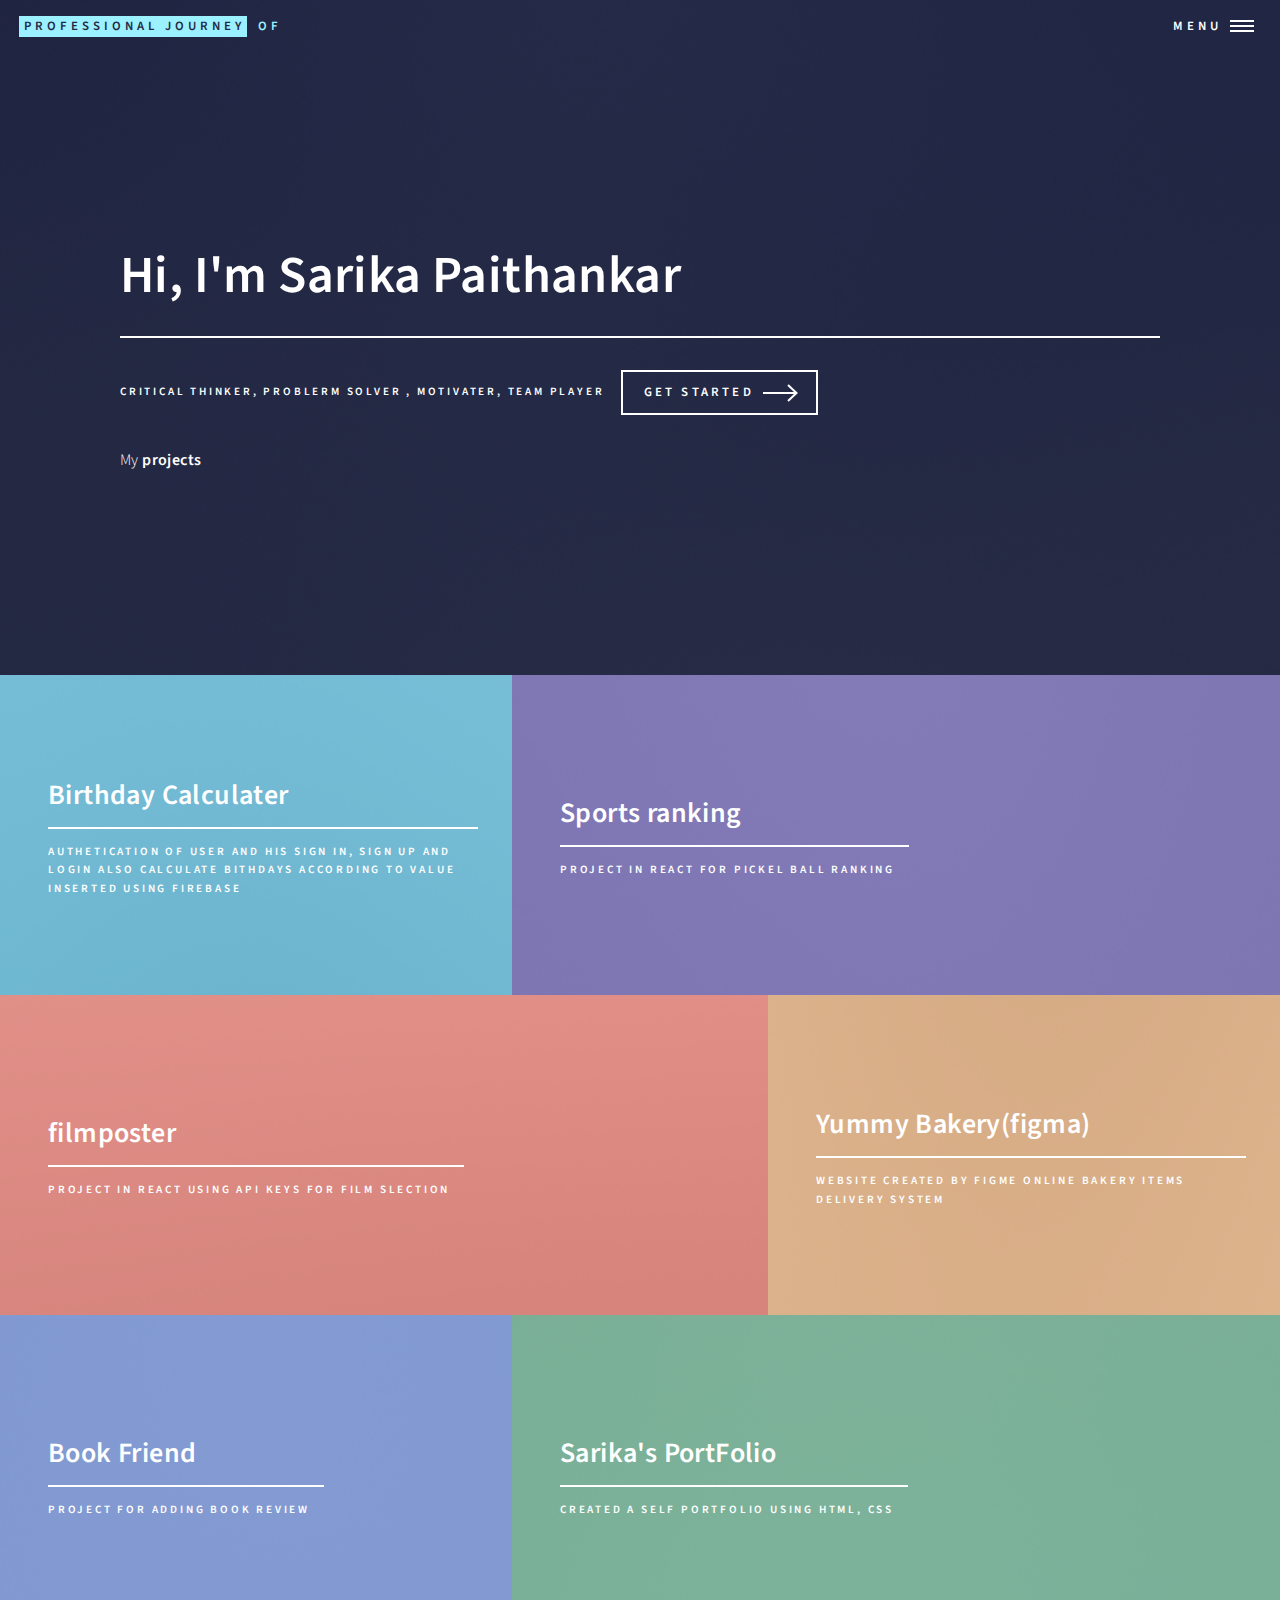
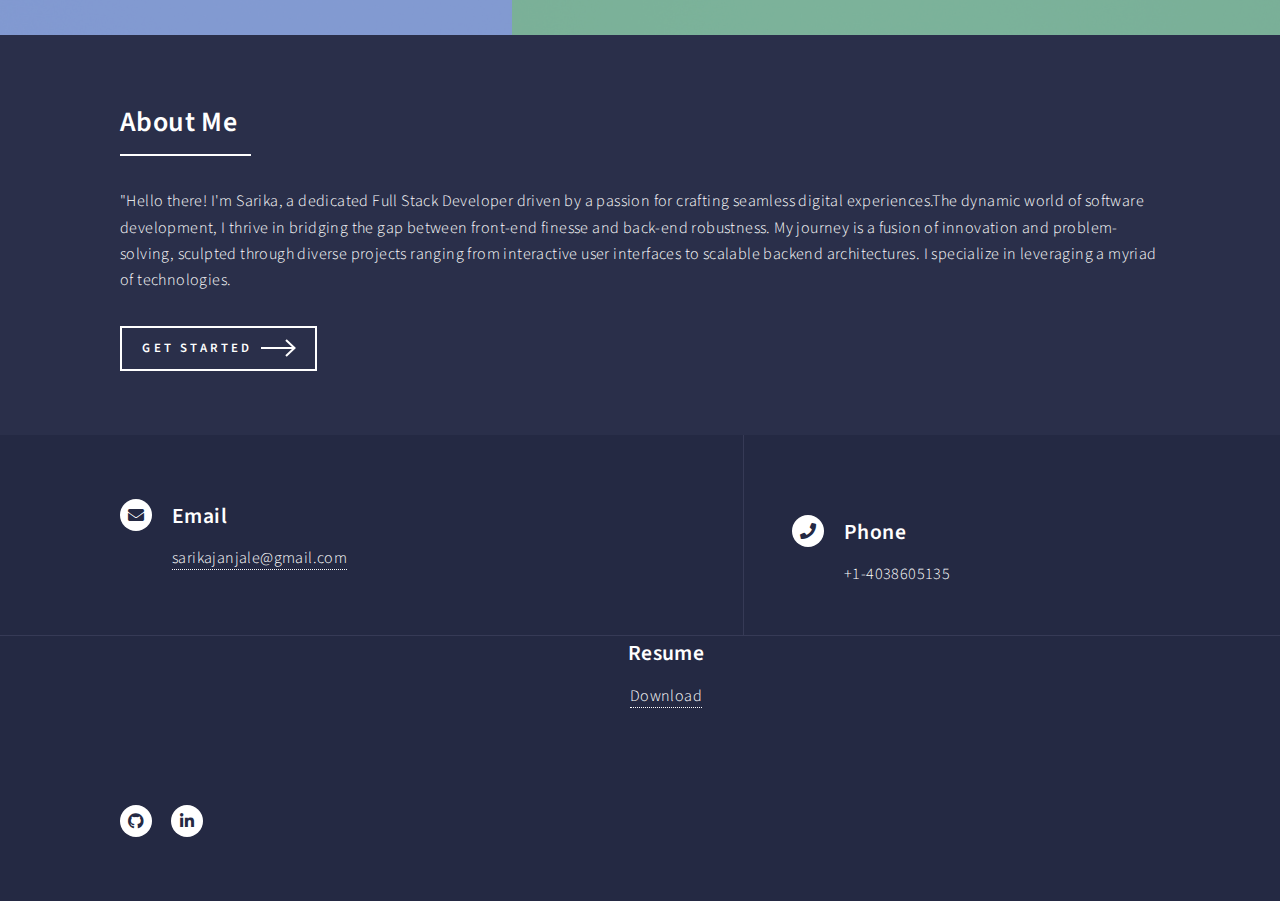
==== commit c9289349: "Update index.html" ====
--- a/index.html
+++ b/index.html
@@ -62,8 +62,8 @@
 										<img src="images/pic01.jpg" alt="" />
 									</span>
 									<header class="major">
-										<h3><a href="https://github.com/sarika-pai/book_friend" class="link">Book Friend</a></h3>
-										<p>Project for adding book review  </p>
+										<h3><a href="https://github.com/sarika-pai/Auth-Birthday_Quote/tree/master" class="link">Birthday Calculater</a></h3>
+										<p>Authetication of user and his sign in, sign up and login also calculate bithdays according to value inserted using firebase</p>
 									</header>
 								</article>
 								<article>
@@ -98,8 +98,8 @@
 										<img src="images/pic05.jpg" alt="" />
 									</span>
 									<header class="major">
-										<h3><a href="https://github.com/sarika-pai/Auth-Birthday_Quote/tree/master" class="link">Birthday Calculater</a></h3>
-										<p>Authetication of user and his sign in, sign up and login also calculate bithdays according to value inserted using firebase</p>
+										<h3><a href="https://github.com/sarika-pai/book_friend" class="link">Book Friend</a></h3>
+										<p>Project for adding book review  </p>
 									</header>
 								</article>
 								<article>
@@ -157,7 +157,7 @@
 					<section class="contact-method">
 						<div class="contact-method-resume" >
 							<h3>Resume</h3>
-							<a href="#" download>Download</a>
+							<a href="https://drive.google.com/file/d/12LVGXsWxZYzTSxw6QoxhiJYxq3AMc0iW/view?usp=sharing" download>Download</a>
 						</div>
 					</section>
 
@@ -185,4 +185,4 @@
 			<script src="assets/js/main.js"></script>
 
 	</body>
-</html>+</html>
